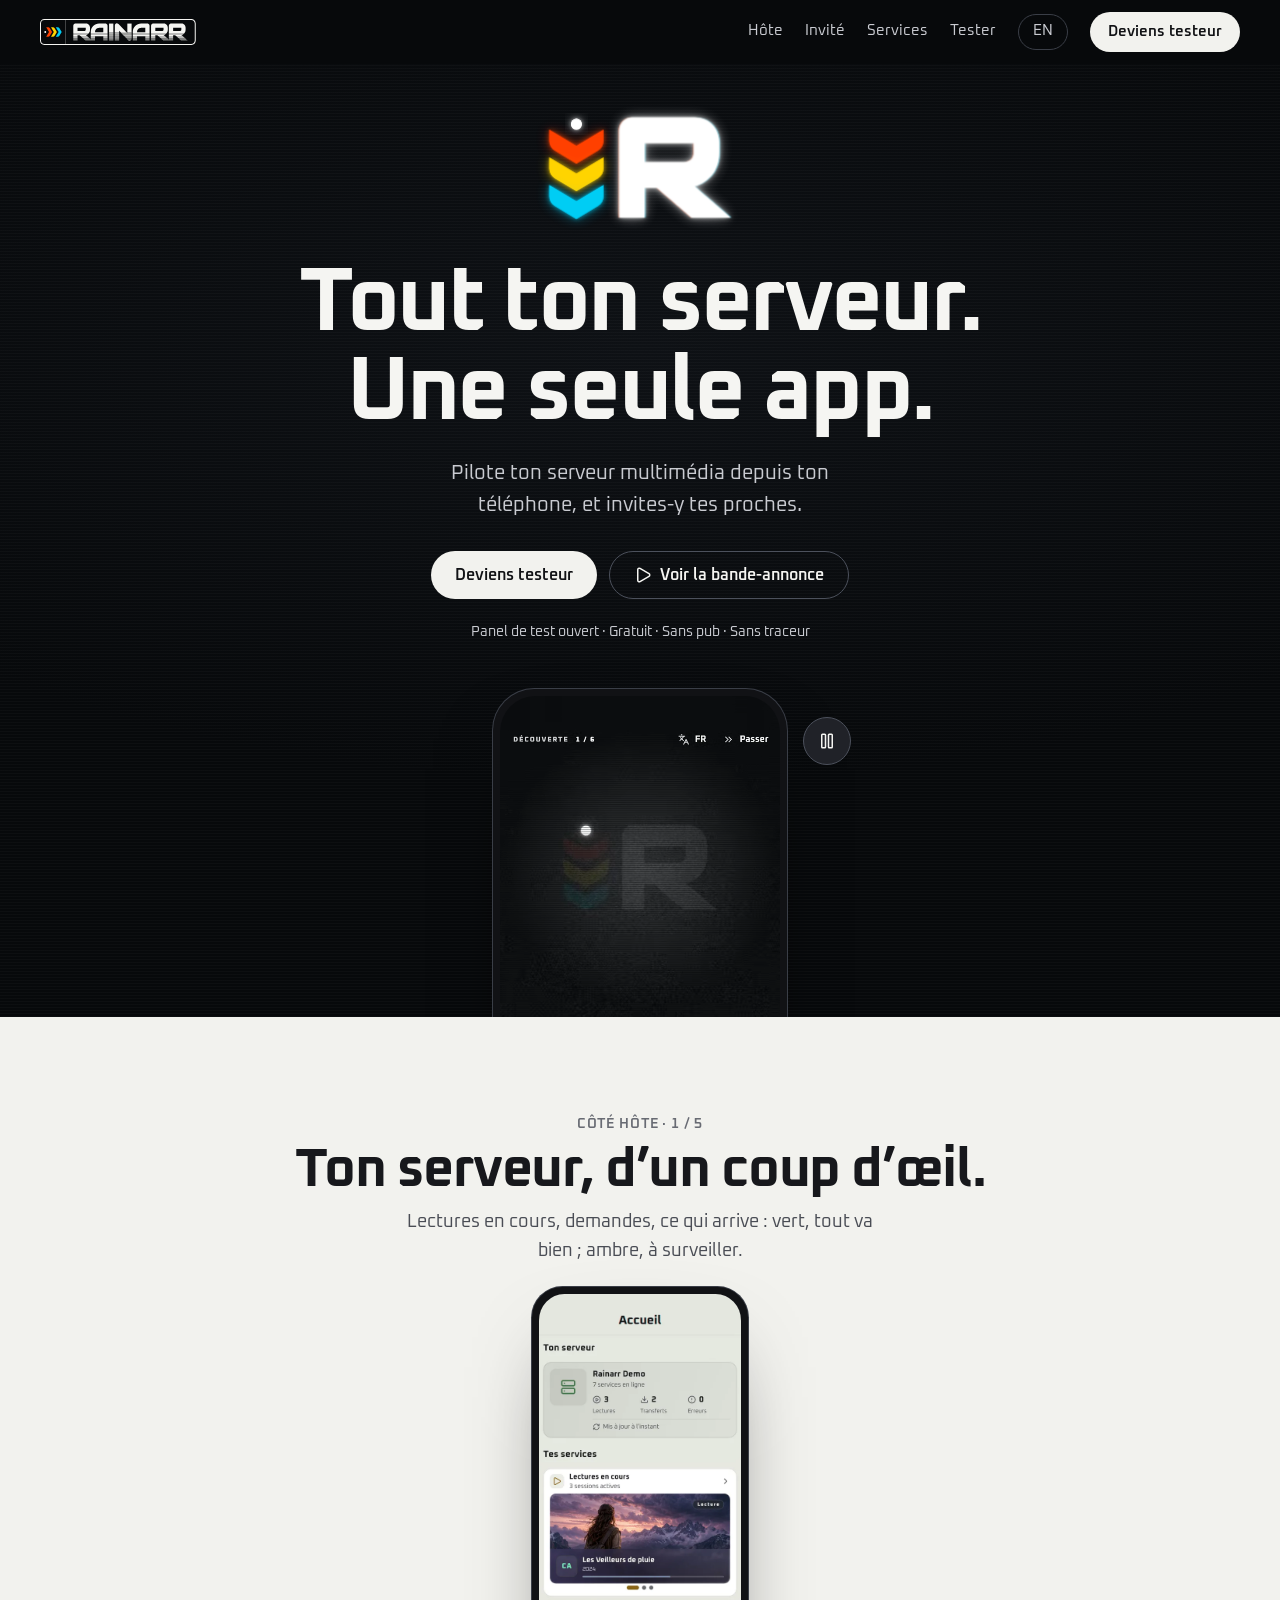
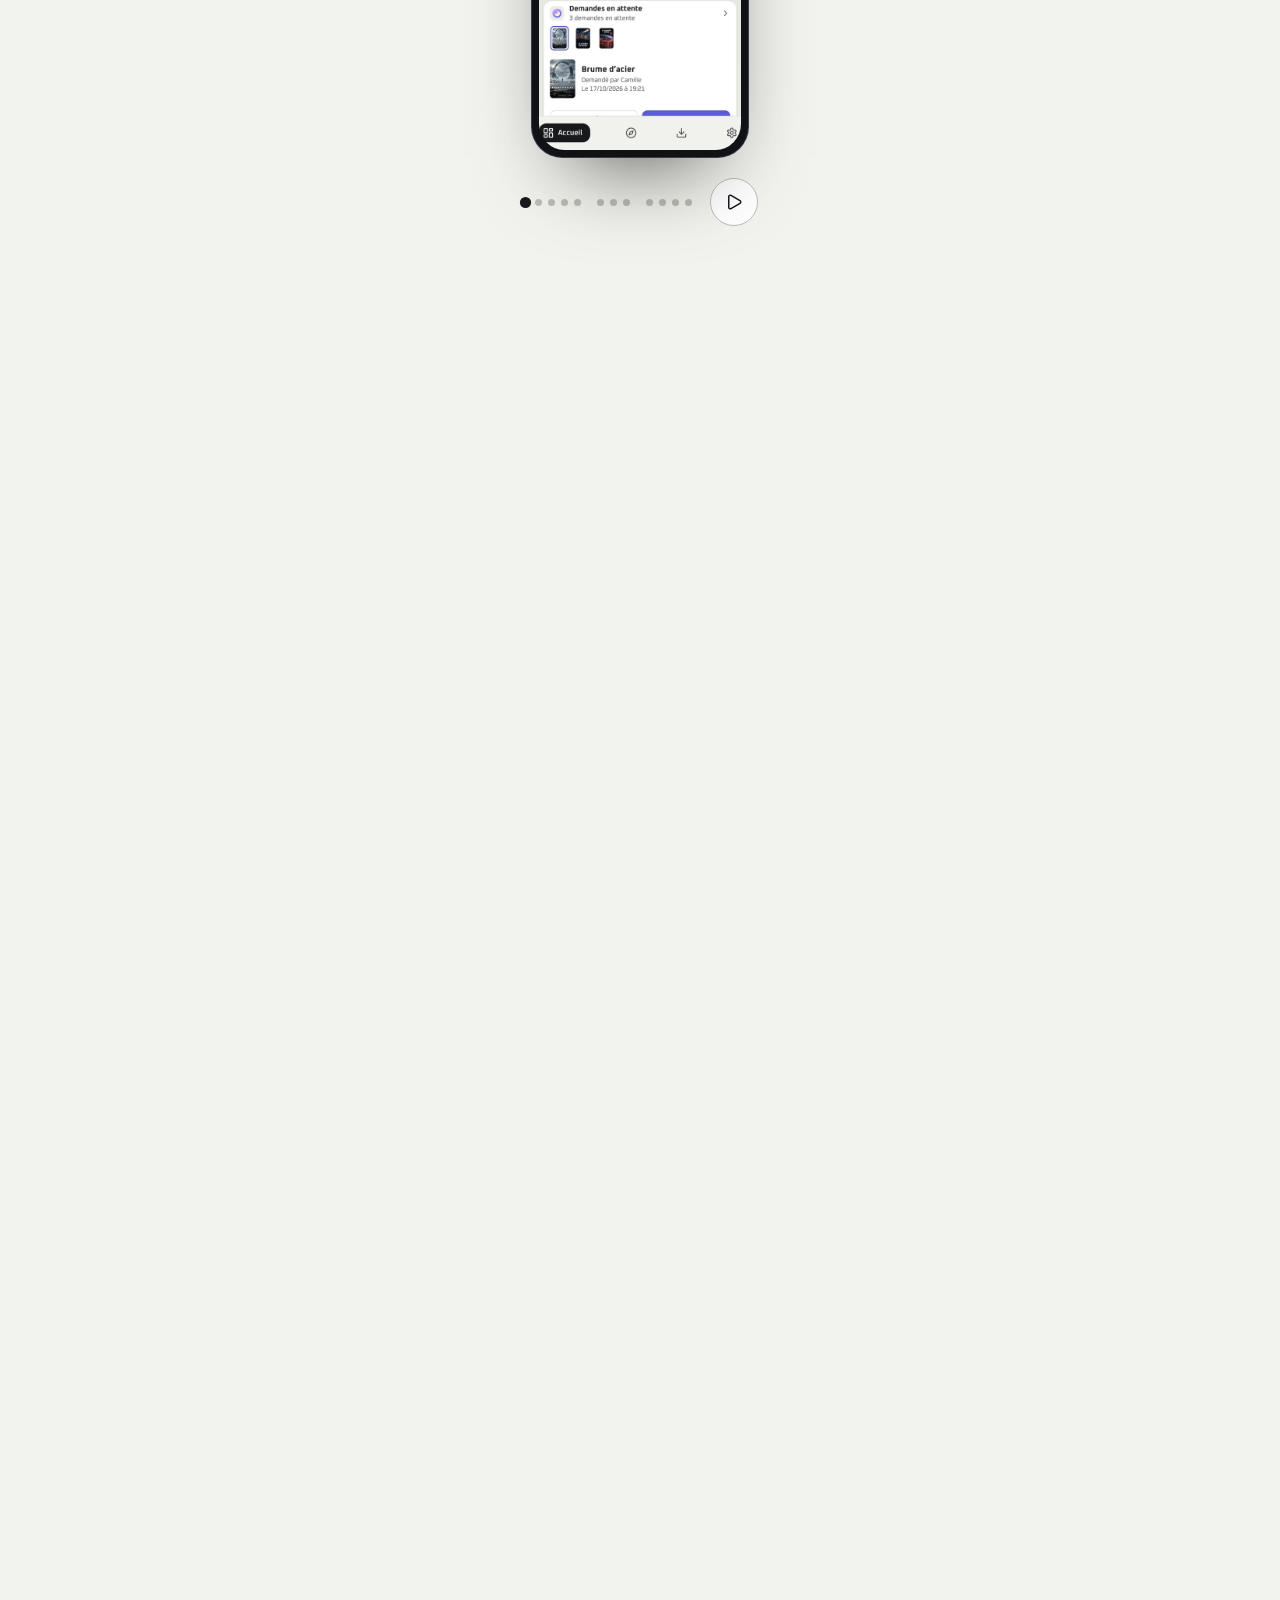
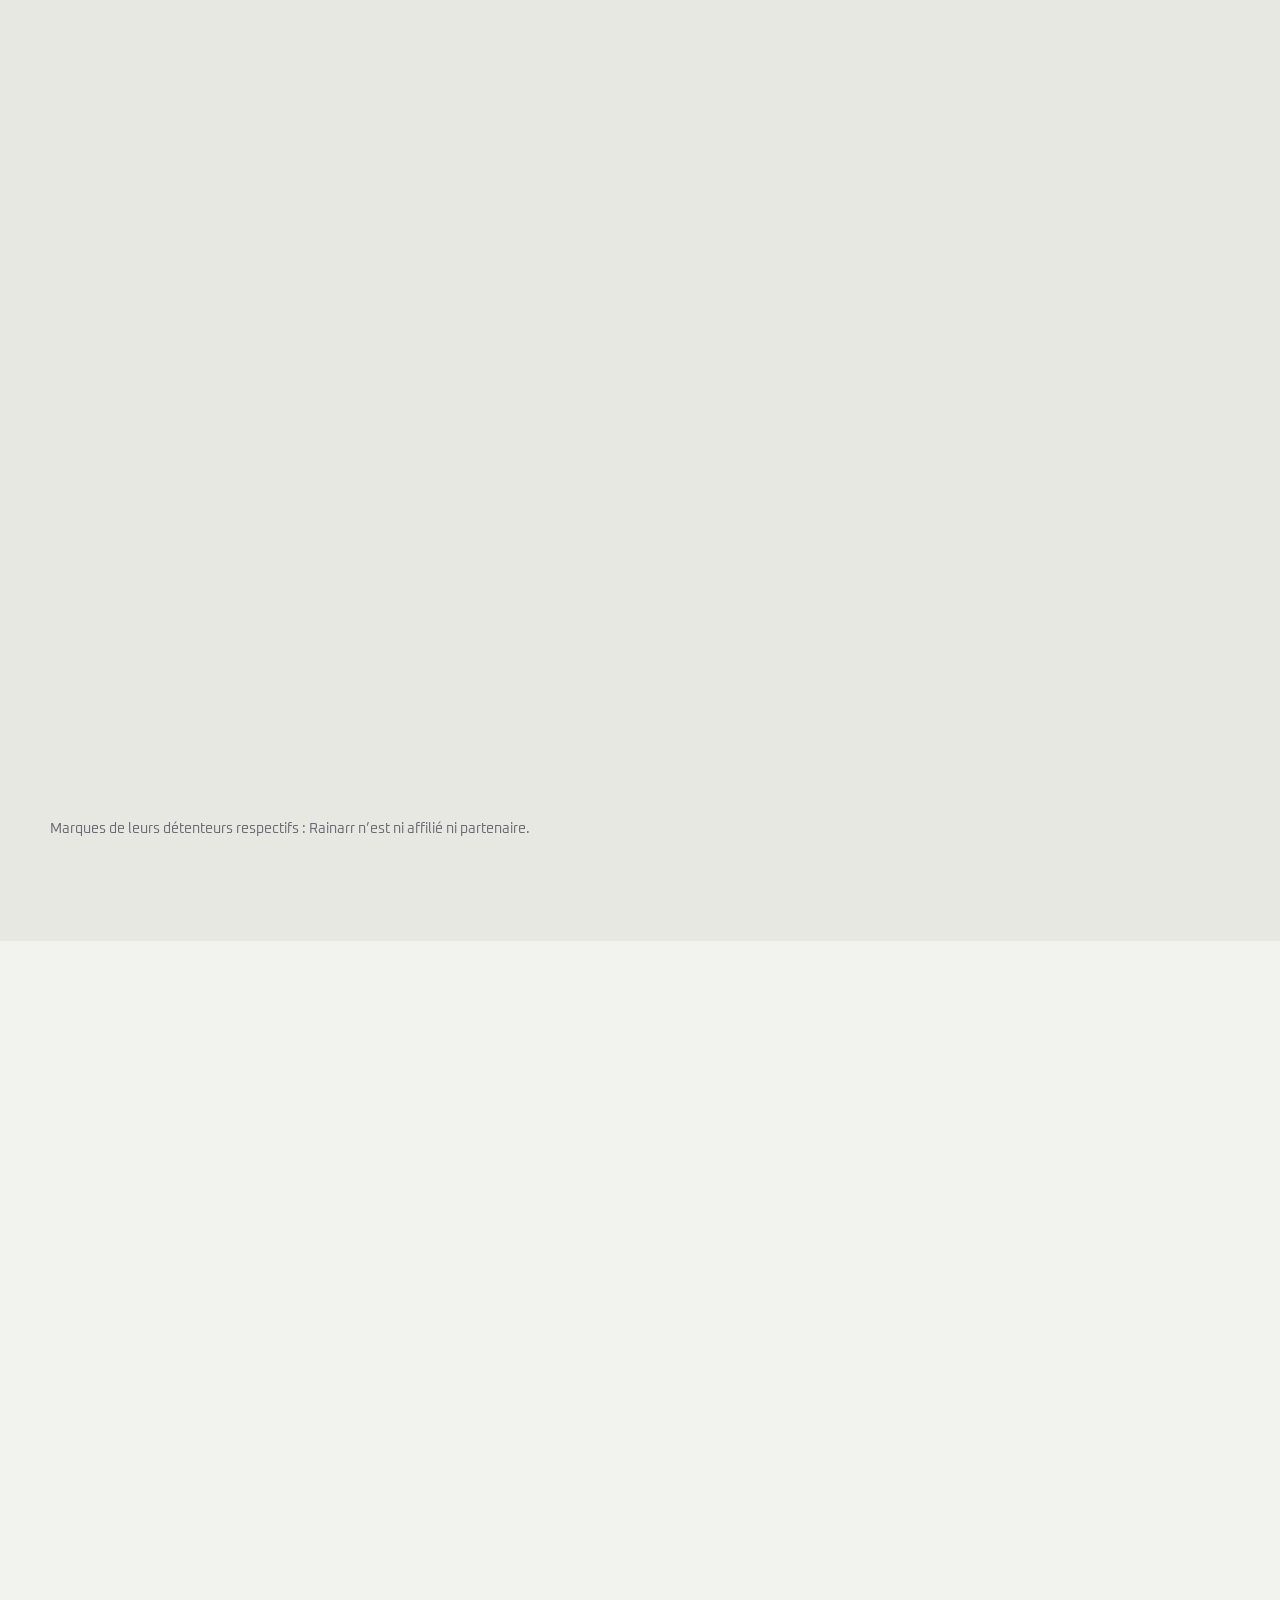
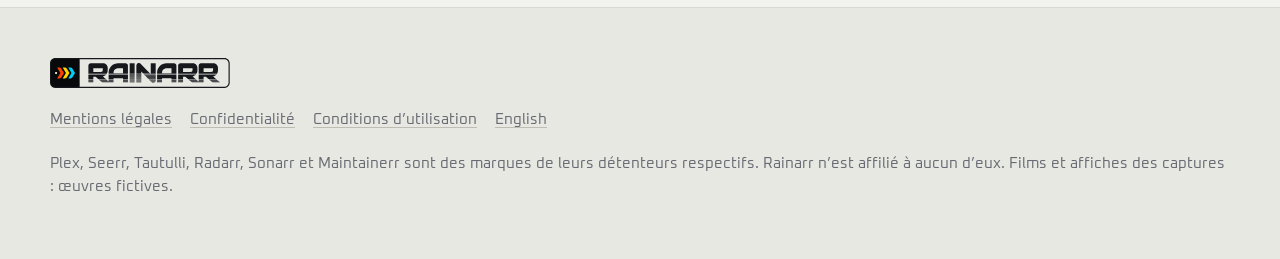
==== index.html @ 45f27533 "Vitrine Signal Blanc : recrutement du panel du test interne, politique du 20 octobre" ====
<!doctype html>
<html lang="fr">
<head>
<meta charset="utf-8">
<meta name="viewport" content="width=device-width, initial-scale=1">
<meta http-equiv="Content-Security-Policy" content="default-src 'self'; img-src 'self'; media-src 'self'; font-src 'self'; style-src 'self'; script-src 'self'; base-uri 'none'; form-action 'none'">
<meta name="color-scheme" content="dark light">
<meta name="theme-color" content="#07090B">
<title>Rainarr — tout ton serveur, une seule app</title>
<meta name="description" content="Rainarr réunit Plex, Seerr, Tautulli, Radarr et Sonarr dans une seule app Android, pour toi et les proches que tu invites. Rejoins le panel de test.">
<meta property="og:title" content="Rainarr — tout ton serveur, une seule app">
<meta property="og:description" content="Une seule app pour piloter ton serveur multimédia et y inviter tes proches. Rejoins le panel de test sur Android.">
<meta property="og:image" content="https://rainarr.app/assets/img/og-fr.jpg">
<meta property="og:type" content="website">
<link rel="icon" href="assets/img/icon.svg" type="image/svg+xml">
<link rel="icon" href="assets/img/icon-192.png" sizes="192x192">
<link rel="alternate" hreflang="en" href="https://rainarr.app/en.html">
<link rel="stylesheet" href="assets/site.css?v=573d932cb0">
<script src="assets/site.js?v=80fb4d78ea"></script>
</head>
<body>
<header class="nav">
  <a class="brand" href="#top" aria-label="Rainarr, accueil"><svg class="logo-h " viewBox="0 0 503.21 84" aria-hidden="true"><g class="logo-ink"><path d="M488.68,0H14.53C6.52,0,0,6.52,0,14.53v54.95c0,8.01,6.52,14.53,14.53,14.53h474.16c8.01,0,14.53-6.52,14.53-14.53V14.53c0-8.01-6.52-14.53-14.53-14.53ZM499.98,69.47c0,6.23-5.07,11.3-11.3,11.3H82.39V3.23h406.3c6.23,0,11.3,5.07,11.3,11.3v54.95Z"/></g><path class="logo-screen" d="M14.53,3.23H82.39V80.77H14.53A11.3,11.3,0,0,1,3.23,69.47V14.53A11.3,11.3,0,0,1,14.53,3.23Z"/><path d="M39.05,42v-.02s-.01,0-.01,0l-7.23-12.03c-1.16-1.93-3.25-3.11-5.5-3.11h-6.29l9.11,15.17-9.11,15.17h6.29c2.25,0,4.34-1.18,5.5-3.11l7.23-12.03h.03v-.02Z" fill="#FF4101"/><path d="M54.57,42v-.02s-.01,0-.01,0l-7.23-12.03c-1.16-1.93-3.25-3.11-5.5-3.11h-6.29l9.11,15.17-9.11,15.17h6.29c2.25,0,4.34-1.18,5.5-3.11l7.23-12.03h.03v-.02Z" fill="#FFD400"/><path d="M70.1,42v-.02s-.01,0-.01,0l-7.23-12.03c-1.16-1.93-3.25-3.11-5.5-3.11h-6.29l9.11,15.17-9.11,15.17h6.29c2.25,0,4.34-1.18,5.5-3.11l7.23-12.03h.03v-.02Z" fill="#00CDF4"/><circle cx="16.96" cy="42" r="3.07" fill="#FFFFFF"/><g class="logo-ink"><path d="M107.51,65.96v1.16h13.78v-1.16h-13.78ZM107.51,61.81v1.29h13.78v-1.29h-13.78ZM107.51,57.66v1.4h13.78v-1.4h-13.78ZM107.51,53.51v1.53h13.78v-1.53h-13.78ZM149.98,53.51h-21.19l1.78,1.53h21.19l-1.78-1.53ZM161.99,63.87h-21.23l1.42,1.23h21.23l-1.42-1.23ZM157.18,59.73h-21.21l1.57,1.36h21.21l-1.57-1.36ZM154.79,57.66h-21.21l1.61,1.4h21.23l-1.63-1.4ZM159.6,61.81h-21.23l1.5,1.29h21.21l-1.48-1.29ZM143.17,65.96l1.34,1.16h33.38v-1.16h-34.72ZM164.12,63.87v1.23h13.77v-1.23h-13.77ZM164.12,59.73v1.36h13.77v-1.36h-13.77ZM164.12,53.51v1.53h54.14v-1.53h-54.14ZM164.12,49.35v1.68h54.14v-1.68h-54.14ZM164.12,45.2v1.79h54.14v-1.79h-54.14ZM217.72,19.04c-.36-.84-.86-1.6-1.49-2.23-.65-.63-1.39-1.13-2.23-1.49-.86-.36-1.74-.53-2.68-.53h-20.14c-3.86,0-7.46.68-10.75,2-3.28,1.34-6.18,3.23-8.59,5.62-2.42,2.39-4.34,5.29-5.7,8.6-1.36,3.31-2.03,6.96-2.03,10.85v1.11h13.77v-1.11c0-2.18.31-4.02.89-5.47.58-1.47,1.32-2.7,2.2-3.65.87-.95,1.84-1.69,2.87-2.23,1.11-.58,2.2-1.03,3.2-1.31,1.02-.27,1.89-.45,2.61-.52.77-.06,1.29-.11,1.53-.11h13.28v14.4h13.78v-21.26c0-.92-.18-1.82-.53-2.68ZM164.12,43.13v1.84h54.14v-1.84h-54.14ZM164.12,47.28v1.73h54.14v-1.73h-54.14ZM164.12,51.43v1.6h54.14v-1.6h-54.14ZM204.47,68.02v.9h13.78v-.9h-13.78ZM204.47,63.87v1.23h13.78v-1.23h-13.78ZM204.47,59.73v1.36h13.78v-1.36h-13.78ZM164.12,55.58v1.49h13.77v-.23h26.58v.23h13.78v-1.49h-54.14ZM204.47,57.66v1.4h13.78v-1.4h-13.78ZM204.47,61.81v1.29h13.78v-1.29h-13.78ZM204.47,65.96v1.16h13.78v-1.16h-13.78ZM164.12,57.66v1.4h13.77v-1.4h-13.77ZM164.12,61.81v1.29h13.77v-1.29h-13.77ZM145.55,68.02l1.05.9h31.28v-.9h-32.33ZM152.37,55.58h-21.19l1.71,1.49h21.21l-1.73-1.49ZM149.85,51.43h-42.34v1.6h13.78v-.21h6.68l.24.21h21.19l-1.19-1.03c.55-.16,1.1-.34,1.63-.56ZM107.51,47.28v1.73h46.78c.21-.15.4-.29.61-.45.5-.39.98-.81,1.44-1.28h-48.83ZM160.95,23.85c-.47-1.55-1.24-3-2.28-4.33-1.08-1.36-2.47-2.49-4.13-3.36-1.73-.9-3.79-1.37-6.18-1.37h-33.93c-.95,0-1.87.18-2.73.53-.84.37-1.6.87-2.21,1.52-.61.63-1.11,1.37-1.45,2.2-.36.84-.53,1.74-.53,2.68v21.26h52.01c.48-.92.9-1.92,1.23-2.99.58-1.84.87-3.92.87-6.2v-5.71c0-1.32-.23-2.74-.66-4.23ZM147.83,33.79c0,.86-.13,1.6-.37,2.2-.24.6-.56,1.08-.98,1.48-.45.44-1,.77-1.65,1.03-.68.27-1.44.45-2.28.53h-21.26v-10.46h26.54v5.21ZM107.51,45.2v1.79h49.13c.53-.56,1.05-1.16,1.5-1.79h-50.63ZM107.51,43.13v1.84h50.8s.05-.05.06-.08c.39-.55.74-1.13,1.07-1.76h-51.92ZM107.51,49.35v1.68h43.31s.05-.02.08-.03c1-.47,1.99-1.02,2.92-1.65h-46.31ZM107.51,55.58v1.49h13.78v-1.49h-13.78ZM107.51,59.73v1.36h13.78v-1.36h-13.78ZM107.51,63.87v1.23h13.78v-1.23h-13.78ZM107.51,68.02v.9h13.78v-.9h-13.78Z"/><rect x="223.14" y="14.79" width="13.78" height="28.18"/><rect x="223.14" y="43.13" width="13.78" height="1.84"/><rect x="223.14" y="45.2" width="13.78" height="1.79"/><rect x="223.14" y="47.28" width="13.78" height="1.73"/><rect x="223.14" y="49.35" width="13.78" height="1.68"/><rect x="223.14" y="51.43" width="13.78" height="1.6"/><rect x="223.14" y="53.51" width="13.78" height="1.53"/><rect x="223.14" y="55.58" width="13.78" height="1.49"/><rect x="223.14" y="57.66" width="13.78" height="1.4"/><rect x="223.14" y="59.73" width="13.78" height="1.36"/><rect x="223.14" y="61.81" width="13.78" height="1.29"/><rect x="223.14" y="63.87" width="13.78" height="1.23"/><rect x="223.14" y="65.96" width="13.78" height="1.16"/><rect x="223.14" y="68.02" width="13.78" height=".9"/><rect x="241.83" y="68.02" width="13.78" height=".9"/><rect x="241.83" y="65.96" width="13.78" height="1.16"/><rect x="241.83" y="63.87" width="13.78" height="1.23"/><rect x="241.83" y="61.81" width="13.78" height="1.29"/><rect x="241.83" y="59.73" width="13.78" height="1.36"/><rect x="241.83" y="57.66" width="13.78" height="1.4"/><rect x="241.83" y="55.58" width="13.78" height="1.49"/><rect x="241.83" y="53.51" width="13.78" height="1.53"/><rect x="241.83" y="51.43" width="13.78" height="1.6"/><rect x="241.83" y="49.35" width="13.78" height="1.68"/><rect x="241.83" y="47.28" width="13.78" height="1.73"/><rect x="241.83" y="45.2" width="13.78" height="1.79"/><rect x="241.83" y="43.13" width="13.78" height="1.84"/><path d="M284.59,68.02h8.86c-.52.44-1.11.79-1.76,1.07-.05.02-.1.03-.15.05h-5.07c-.69-.24-1.32-.61-1.89-1.11Z"/><path d="M282.56,65.96h12.56c-.21.42-.47.81-.76,1.16h-10.69l-1.11-1.16Z"/><path d="M280.57,63.87h15.25c-.06.42-.16.82-.32,1.23h-13.77l-1.16-1.23Z"/><rect x="282.15" y="14.79" width="13.78" height="28.18"/><rect x="282.15" y="43.13" width="13.78" height="1.84"/><path d="M279.35,42.97h-18.8l-4.92-5.15v5.15h-13.78v-21.94c0-1.42.4-2.73,1.21-3.87.76-1.1,1.74-1.94,2.95-2.49,1.39-.56,2.73-.71,4.07-.44,1.4.26,2.6.92,3.6,1.94l25.68,26.79Z"/><polygon points="281.25 44.97 262.46 44.97 260.7 43.13 279.49 43.13 281.25 44.97"/><polygon points="295.94 45.2 295.94 46.99 264.4 46.99 262.69 45.2 281.48 45.2 282.15 45.91 282.15 45.2 295.94 45.2"/><polygon points="264.67 47.28 295.94 47.28 295.94 49.01 266.34 49.01 264.67 47.28"/><polygon points="266.66 49.35 295.94 49.35 295.94 51.03 268.26 51.03 266.66 49.35"/><polygon points="268.64 51.43 295.94 51.43 295.94 53.03 270.18 53.03 268.64 51.43"/><polygon points="270.65 53.51 295.94 53.51 295.94 55.05 272.11 55.05 270.65 53.51"/><polygon points="272.61 55.58 295.94 55.58 295.94 57.06 274.05 57.06 272.61 55.58"/><polygon points="274.62 57.66 295.94 57.66 295.94 59.07 275.96 59.07 274.62 57.66"/><polygon points="276.6 59.73 295.94 59.73 295.94 61.08 277.89 61.08 276.6 59.73"/><path d="M278.59,61.81h17.35v.89c0,.15,0,.27-.02.4h-16.09l-1.24-1.29Z"/><path d="M353.45,19.04c-.36-.84-.86-1.6-1.48-2.23-.65-.63-1.39-1.13-2.23-1.49-.86-.36-1.74-.53-2.68-.53h-20.14c-3.86,0-7.46.68-10.75,2-3.28,1.34-6.18,3.23-8.59,5.62-2.42,2.39-4.34,5.29-5.7,8.6-1.36,3.31-2.03,6.96-2.03,10.85v1.11h13.77v-1.11c0-2.18.31-4.02.89-5.47.58-1.47,1.32-2.7,2.2-3.65.87-.95,1.84-1.69,2.87-2.23,1.11-.58,2.2-1.03,3.2-1.31,1.02-.27,1.89-.45,2.61-.52.77-.06,1.29-.11,1.53-.11h13.28v14.4h13.78v-21.26c0-.92-.18-1.82-.53-2.68ZM299.84,45.2v1.79h54.14v-1.79h-54.14ZM299.84,49.35v1.68h54.14v-1.68h-54.14ZM299.84,53.51v1.53h54.14v-1.53h-54.14ZM340.2,57.66v1.4h13.78v-1.4h-13.78ZM340.2,61.81v1.29h13.78v-1.29h-13.78ZM340.2,65.96v1.16h13.78v-1.16h-13.78ZM340.2,68.02v.9h13.78v-.9h-13.78ZM340.2,63.87v1.23h13.78v-1.23h-13.78ZM340.2,59.73v1.36h13.78v-1.36h-13.78ZM299.84,65.96v1.16h13.77v-1.16h-13.77ZM299.84,61.81v1.29h13.77v-1.29h-13.77ZM299.84,57.66v1.4h13.77v-1.4h-13.77ZM299.84,55.58v1.49h13.77v-.23h26.58v.23h13.78v-1.49h-54.14ZM299.84,59.73v1.36h13.77v-1.36h-13.77ZM299.84,63.87v1.23h13.77v-1.23h-13.77ZM299.84,68.02v.9h13.77v-.9h-13.77ZM299.84,51.43v1.6h54.14v-1.6h-54.14ZM299.84,47.28v1.73h54.14v-1.73h-54.14ZM299.84,43.13v1.84h54.14v-1.84h-54.14Z"/><path d="M416.33,65.96v.56l-.66-.56h-21.21l1.34,1.16h34.32v-1.16h-13.78ZM413.27,63.87h-21.21l1.42,1.23h21.21l-1.42-1.23ZM408.47,59.73h-21.21l1.57,1.36h21.21l-1.57-1.36ZM403.66,55.58h-21.19l1.71,1.49h21.21l-1.73-1.49ZM358.81,68.02v.9h13.78v-.9h-13.78ZM358.81,63.87v1.23h13.78v-1.23h-13.78ZM358.81,59.73v1.36h13.78v-1.36h-13.78ZM358.81,55.58v1.49h13.78v-1.49h-13.78ZM401.14,51.43h-42.34v1.6h13.78v-.21h6.68l.24.21h21.19l-1.19-1.03c.55-.16,1.1-.34,1.63-.56ZM358.81,47.28v1.73h46.78c.21-.15.4-.29.61-.45.5-.39.98-.81,1.44-1.28h-48.83ZM358.81,43.13v1.84h50.8s.05-.06.06-.1c.39-.55.74-1.13,1.05-1.74h-51.91ZM412.23,23.85c-.45-1.55-1.23-3-2.28-4.33-1.07-1.36-2.45-2.49-4.12-3.36-1.73-.9-3.79-1.37-6.18-1.37h-33.93c-.95,0-1.87.18-2.73.53-.84.37-1.6.87-2.21,1.52-.63.63-1.11,1.37-1.45,2.2-.36.84-.53,1.74-.53,2.68v21.26h51.99c.5-.94.9-1.92,1.24-2.99.58-1.84.87-3.92.87-6.2v-5.71c0-1.32-.23-2.74-.68-4.23ZM399.13,33.79c0,.86-.13,1.6-.37,2.2-.24.6-.56,1.08-.98,1.47-.45.45-1,.79-1.66,1.05-.66.27-1.42.45-2.26.53h-21.26v-10.46h26.54v5.21ZM358.81,45.2v1.79h49.12c.55-.55,1.05-1.15,1.5-1.79h-50.62ZM358.81,49.35v1.68h43.31s.05-.02.08-.03c1-.47,1.97-1.02,2.91-1.65h-46.29ZM358.81,53.51v1.53h13.78v-1.53h-13.78ZM358.81,57.66v1.4h13.78v-1.4h-13.78ZM358.81,61.81v1.29h13.78v-1.29h-13.78ZM358.81,65.96v1.16h13.78v-1.16h-13.78ZM401.27,53.51h-21.19l1.78,1.53h21.19l-1.78-1.53ZM406.07,57.66h-21.19l1.61,1.4h21.21l-1.63-1.4ZM410.88,61.81h-21.21l1.5,1.29h21.21l-1.5-1.29ZM416.33,63.87v1.23h13.78v-1.23h-13.78ZM416.33,61.81v1.29h13.78v-1.29h-13.78ZM416.33,57.66v1.4h13.78v-1.4h-13.78ZM416.33,53.51v1.53h13.78v-1.53h-13.78ZM475.6,68.02h-21.23l1.05.9h21.23l-1.05-.9ZM470.79,63.87h-21.21l1.42,1.23h21.21l-1.42-1.23ZM468.4,61.81h-21.21l1.5,1.29h21.21l-1.5-1.29ZM463.61,57.66h-21.21l1.61,1.4h21.21l-1.61-1.4ZM458.8,53.51h-21.19l1.78,1.53h21.19l-1.78-1.53ZM416.33,49.35v1.68h43.31s.05-.02.08-.03c1-.47,1.97-1.02,2.91-1.65h-46.29ZM416.33,45.2v1.79h49.13c.53-.55,1.03-1.15,1.5-1.79h-50.63ZM469.76,23.85c-.45-1.55-1.23-3-2.28-4.33-1.07-1.36-2.45-2.49-4.12-3.36-1.73-.9-3.79-1.37-6.18-1.37h-33.93c-.95,0-1.87.18-2.73.53-.84.37-1.6.87-2.21,1.52-.61.63-1.11,1.37-1.45,2.2-.36.86-.53,1.76-.53,2.68v21.26h51.99c.5-.92.9-1.92,1.24-2.99.58-1.84.87-3.92.87-6.2v-5.71c0-1.32-.23-2.74-.68-4.23ZM456.65,33.79c0,.86-.13,1.6-.37,2.2-.24.6-.56,1.08-.98,1.48-.45.44-1,.77-1.66,1.03-.66.27-1.42.45-2.26.53h-21.26v-10.46h26.54v5.21ZM416.33,44.97h50.8s.05-.05.06-.08c.39-.55.74-1.13,1.05-1.76h-51.91v1.84ZM416.33,47.28v1.73h46.78c.21-.15.4-.29.61-.45.5-.39.98-.81,1.44-1.28h-48.83ZM458.67,51.43h-42.34v1.6h13.78v-.21h6.68l.24.21h21.19l-1.19-1.03c.55-.16,1.1-.34,1.63-.56ZM461.19,55.58h-21.19l1.71,1.49h21.21l-1.73-1.49ZM466,59.73h-21.21l1.57,1.36h21.21l-1.57-1.36ZM473.21,65.96h-21.23l1.34,1.16h21.23l-1.34-1.16ZM416.33,55.58v1.49h13.78v-1.49h-13.78ZM416.33,59.73v1.36h13.78v-1.36h-13.78ZM396.85,68.02l1.05.9h32.22v-.9h-33.27Z"/></g></svg></a>
  <nav class="nav-links" aria-label="Navigation">
    <a href="#hote">Hôte</a>
    <a href="#invite">Invité</a>
    <a href="#services">Services</a>
    <a href="#tester">Tester</a>
    <a class="lang" href="en.html" hreflang="en" lang="en">EN</a>
    <a class="btn btn-primary btn-small" href="#tester">Deviens testeur</a>
  </nav>
</header>

<main>
  <section class="hero" id="top">
    <div class="hero-inner">
      <div class="hero-logo"><svg class="neon" viewBox="68 140 376 236" role="img" aria-label="Rainarr"><defs><filter id="neon" x="-50%" y="-50%" width="200%" height="200%"><feGaussianBlur in="SourceGraphic" stdDeviation="13.8" result="b0"/><feComponentTransfer in="b0" result="h0"><feFuncA type="linear" slope="0.45"/></feComponentTransfer><feGaussianBlur in="SourceGraphic" stdDeviation="5.4" result="b1"/><feComponentTransfer in="b1" result="h1"><feFuncA type="linear" slope="0.7"/></feComponentTransfer><feGaussianBlur in="SourceGraphic" stdDeviation="1.5" result="b2"/><feComponentTransfer in="b2" result="h2"><feFuncA type="linear" slope="0.9"/></feComponentTransfer><feMerge><feMergeNode in="h0"/><feMergeNode in="h1"/><feMergeNode in="h2"/><feMergeNode in="SourceGraphic"/></feMerge></filter><filter id="neon-over" x="-50%" y="-50%" width="200%" height="200%"><feGaussianBlur stdDeviation="13.8"/></filter></defs><circle class="neon-dot" cx="131.36" cy="169.64" r="10.71" fill="#FFFFFF" filter="url(#neon)"/><path class="neon-chevron n0" d="M131.36,246.84l.07.04v-.09l42.06-25.27c6.74-4.05,10.87-11.34,10.87-19.21v-21.97l-53,31.85-53-31.85v21.97c0,7.87,4.12,15.16,10.87,19.21l42.06,25.27v.09l.07-.04Z" fill="#FF4101" filter="url(#neon)"/><path class="neon-chevron n1" d="M131.36,301.1l.07.04v-.09l42.06-25.27c6.74-4.05,10.87-11.34,10.87-19.21v-21.97l-53,31.85-53-31.85v21.97c0,7.87,4.12,15.16,10.87,19.21l42.06,25.27v.09l.07-.04Z" fill="#FFD400" filter="url(#neon)"/><path class="neon-chevron n2" d="M131.36,355.35l.07.04v-.09l42.06-25.27c6.74-4.05,10.87-11.34,10.87-19.21v-21.97l-53,31.85-53-31.85v21.97c0,7.87,4.12,15.16,10.87,19.21l42.06,25.27v.09l.07-.04Z" fill="#00CDF4" filter="url(#neon)"/><g class="neon-letter"><g class="fringe fringe-o" fill="#FF4101"><path d="M429.84,349.31l-3.8-3.27-4.85-4.21-3.62-3.1-5.14-4.44-3.21-2.8-5.43-4.67-3.04-2.63-5.67-4.91-2.8-2.4-5.84-5.08-2.51-2.16-6.25-5.38-2.22-1.93-6.43-5.55-2.05-1.75-4.32-3.74c1.99-.58,3.97-1.23,5.9-2.04,1.17-.41,2.34-.94,3.51-1.46.12,0,.18-.06.29-.12,3.62-1.69,7.13-3.68,10.52-5.96.58-.41,1.17-.76,1.75-1.23.76-.53,1.46-1.05,2.22-1.64,1.81-1.4,3.56-2.92,5.2-4.62.41-.29.76-.7,1.11-1.05,1.93-1.99,3.74-4.15,5.43-6.49.23-.23.41-.53.58-.82.12-.12.18-.18.23-.29,1.4-1.99,2.69-4.09,3.8-6.37.18-.18.23-.35.29-.58,1.81-3.33,3.27-6.95,4.5-10.81,2.1-6.66,3.16-14.2,3.16-22.44v-20.68c0-4.79-.82-9.93-2.45-15.31-1.64-5.61-4.44-10.87-8.24-15.66-3.86-4.91-8.88-9-14.9-12.15-6.25-3.27-13.73-4.97-22.38-4.97h-122.82c-3.45,0-6.78.64-9.87,1.93-3.04,1.34-5.78,3.16-8,5.49-2.22,2.28-4.03,4.97-5.26,7.95-1.29,3.1-1.93,6.37-1.93,9.7v170.91h49.9v-58.31h24.19l.88.76,2.05,1.75,6.43,5.55,2.22,1.93,6.19,5.38,2.51,2.16,5.84,5.08,2.8,2.4,5.67,4.91,3.04,2.63,5.43,4.67,3.21,2.8,5.14,4.44,3.56,3.1,4.85,4.21,3.8,3.27,3.8,3.27h76.83l-3.8-3.27ZM361.25,225.38c0,3.1-.47,5.78-1.34,7.95-.88,2.16-2.05,3.91-3.56,5.38-1.64,1.58-3.62,2.8-6.02,3.74-2.4.99-5.14,1.64-8.18,1.93h-76.95v-37.86h96.06v18.87Z"/></g><g class="fringe fringe-c" fill="#00CDF4"><path d="M429.84,349.31l-3.8-3.27-4.85-4.21-3.62-3.1-5.14-4.44-3.21-2.8-5.43-4.67-3.04-2.63-5.67-4.91-2.8-2.4-5.84-5.08-2.51-2.16-6.25-5.38-2.22-1.93-6.43-5.55-2.05-1.75-4.32-3.74c1.99-.58,3.97-1.23,5.9-2.04,1.17-.41,2.34-.94,3.51-1.46.12,0,.18-.06.29-.12,3.62-1.69,7.13-3.68,10.52-5.96.58-.41,1.17-.76,1.75-1.23.76-.53,1.46-1.05,2.22-1.64,1.81-1.4,3.56-2.92,5.2-4.62.41-.29.76-.7,1.11-1.05,1.93-1.99,3.74-4.15,5.43-6.49.23-.23.41-.53.58-.82.12-.12.18-.18.23-.29,1.4-1.99,2.69-4.09,3.8-6.37.18-.18.23-.35.29-.58,1.81-3.33,3.27-6.95,4.5-10.81,2.1-6.66,3.16-14.2,3.16-22.44v-20.68c0-4.79-.82-9.93-2.45-15.31-1.64-5.61-4.44-10.87-8.24-15.66-3.86-4.91-8.88-9-14.9-12.15-6.25-3.27-13.73-4.97-22.38-4.97h-122.82c-3.45,0-6.78.64-9.87,1.93-3.04,1.34-5.78,3.16-8,5.49-2.22,2.28-4.03,4.97-5.26,7.95-1.29,3.1-1.93,6.37-1.93,9.7v170.91h49.9v-58.31h24.19l.88.76,2.05,1.75,6.43,5.55,2.22,1.93,6.19,5.38,2.51,2.16,5.84,5.08,2.8,2.4,5.67,4.91,3.04,2.63,5.43,4.67,3.21,2.8,5.14,4.44,3.56,3.1,4.85,4.21,3.8,3.27,3.8,3.27h76.83l-3.8-3.27ZM361.25,225.38c0,3.1-.47,5.78-1.34,7.95-.88,2.16-2.05,3.91-3.56,5.38-1.64,1.58-3.62,2.8-6.02,3.74-2.4.99-5.14,1.64-8.18,1.93h-76.95v-37.86h96.06v18.87Z"/></g><g fill="#FFFFFF" filter="url(#neon)"><path d="M429.84,349.31l-3.8-3.27-4.85-4.21-3.62-3.1-5.14-4.44-3.21-2.8-5.43-4.67-3.04-2.63-5.67-4.91-2.8-2.4-5.84-5.08-2.51-2.16-6.25-5.38-2.22-1.93-6.43-5.55-2.05-1.75-4.32-3.74c1.99-.58,3.97-1.23,5.9-2.04,1.17-.41,2.34-.94,3.51-1.46.12,0,.18-.06.29-.12,3.62-1.69,7.13-3.68,10.52-5.96.58-.41,1.17-.76,1.75-1.23.76-.53,1.46-1.05,2.22-1.64,1.81-1.4,3.56-2.92,5.2-4.62.41-.29.76-.7,1.11-1.05,1.93-1.99,3.74-4.15,5.43-6.49.23-.23.41-.53.58-.82.12-.12.18-.18.23-.29,1.4-1.99,2.69-4.09,3.8-6.37.18-.18.23-.35.29-.58,1.81-3.33,3.27-6.95,4.5-10.81,2.1-6.66,3.16-14.2,3.16-22.44v-20.68c0-4.79-.82-9.93-2.45-15.31-1.64-5.61-4.44-10.87-8.24-15.66-3.86-4.91-8.88-9-14.9-12.15-6.25-3.27-13.73-4.97-22.38-4.97h-122.82c-3.45,0-6.78.64-9.87,1.93-3.04,1.34-5.78,3.16-8,5.49-2.22,2.28-4.03,4.97-5.26,7.95-1.29,3.1-1.93,6.37-1.93,9.7v170.91h49.9v-58.31h24.19l.88.76,2.05,1.75,6.43,5.55,2.22,1.93,6.19,5.38,2.51,2.16,5.84,5.08,2.8,2.4,5.67,4.91,3.04,2.63,5.43,4.67,3.21,2.8,5.14,4.44,3.56,3.1,4.85,4.21,3.8,3.27,3.8,3.27h76.83l-3.8-3.27ZM361.25,225.38c0,3.1-.47,5.78-1.34,7.95-.88,2.16-2.05,3.91-3.56,5.38-1.64,1.58-3.62,2.8-6.02,3.74-2.4.99-5.14,1.64-8.18,1.93h-76.95v-37.86h96.06v18.87Z"/></g><g class="neon-over" fill="#FFFFFF" filter="url(#neon-over)"><path d="M429.84,349.31l-3.8-3.27-4.85-4.21-3.62-3.1-5.14-4.44-3.21-2.8-5.43-4.67-3.04-2.63-5.67-4.91-2.8-2.4-5.84-5.08-2.51-2.16-6.25-5.38-2.22-1.93-6.43-5.55-2.05-1.75-4.32-3.74c1.99-.58,3.97-1.23,5.9-2.04,1.17-.41,2.34-.94,3.51-1.46.12,0,.18-.06.29-.12,3.62-1.69,7.13-3.68,10.52-5.96.58-.41,1.17-.76,1.75-1.23.76-.53,1.46-1.05,2.22-1.64,1.81-1.4,3.56-2.92,5.2-4.62.41-.29.76-.7,1.11-1.05,1.93-1.99,3.74-4.15,5.43-6.49.23-.23.41-.53.58-.82.12-.12.18-.18.23-.29,1.4-1.99,2.69-4.09,3.8-6.37.18-.18.23-.35.29-.58,1.81-3.33,3.27-6.95,4.5-10.81,2.1-6.66,3.16-14.2,3.16-22.44v-20.68c0-4.79-.82-9.93-2.45-15.31-1.64-5.61-4.44-10.87-8.24-15.66-3.86-4.91-8.88-9-14.9-12.15-6.25-3.27-13.73-4.97-22.38-4.97h-122.82c-3.45,0-6.78.64-9.87,1.93-3.04,1.34-5.78,3.16-8,5.49-2.22,2.28-4.03,4.97-5.26,7.95-1.29,3.1-1.93,6.37-1.93,9.7v170.91h49.9v-58.31h24.19l.88.76,2.05,1.75,6.43,5.55,2.22,1.93,6.19,5.38,2.51,2.16,5.84,5.08,2.8,2.4,5.67,4.91,3.04,2.63,5.43,4.67,3.21,2.8,5.14,4.44,3.56,3.1,4.85,4.21,3.8,3.27,3.8,3.27h76.83l-3.8-3.27ZM361.25,225.38c0,3.1-.47,5.78-1.34,7.95-.88,2.16-2.05,3.91-3.56,5.38-1.64,1.58-3.62,2.8-6.02,3.74-2.4.99-5.14,1.64-8.18,1.93h-76.95v-37.86h96.06v18.87Z"/></g></g></svg></div>
      <h1 class="hero-title d1"><span>Tout ton serveur.</span> <span>Une seule app.</span></h1>
      <p class="hero-lead d2">Pilote ton serveur multimédia depuis ton téléphone, et invites-y tes proches.</p>
      <div class="hero-actions d3">
        <a class="btn btn-primary" href="#tester">Deviens testeur</a>
        <a class="btn btn-ghost" href="#bande-annonce"><svg class="" aria-hidden="true" viewBox="0 0 24 24" fill="none" stroke="currentColor" stroke-width="2" stroke-linecap="round" stroke-linejoin="round"><path d="M5 5a2 2 0 0 1 3.008-1.728l11.997 6.998a2 2 0 0 1 .003 3.458l-12 7A2 2 0 0 1 5 19z"/></svg>Voir la bande-annonce</a>
      </div>
      <p class="promise d3">Panel de test ouvert · Gratuit · Sans pub · Sans traceur</p>
    </div>
    <div class="hero-phone d4"><div class="phone"><video class="demo" muted loop playsinline preload="metadata" poster="assets/video/fr/onboarding.webp?v=00b20a9a98" aria-label="Démonstration : le premier lancement de Rainarr, le choix de l’apparence, puis la visite"><source src="assets/video/fr/onboarding.webm?v=d9d45ace1c" type="video/webm"><source src="assets/video/fr/onboarding.mp4?v=bbe7290eb0" type="video/mp4"></video></div><button class="demo-toggle hero-toggle" type="button" data-pause="Mettre la vidéo en pause" data-play="Lire la vidéo" aria-label="Lire la vidéo"><svg class="i-play" aria-hidden="true" viewBox="0 0 24 24" fill="none" stroke="currentColor" stroke-width="2" stroke-linecap="round" stroke-linejoin="round"><path d="M5 5a2 2 0 0 1 3.008-1.728l11.997 6.998a2 2 0 0 1 .003 3.458l-12 7A2 2 0 0 1 5 19z"/></svg><svg class="i-pause" aria-hidden="true" viewBox="0 0 24 24" fill="none" stroke="currentColor" stroke-width="2" stroke-linecap="round" stroke-linejoin="round"><rect x="14" y="3" width="5" height="18" rx="1"/><rect x="5" y="3" width="5" height="18" rx="1"/></svg></button></div>
  </section>

  <section class="story" aria-labelledby="story-title">
    <h2 id="story-title" class="sr-only">Rainarr, écran par écran</h2>
    <div class="stage">
      <div class="phrases">
        <div class="phrase is-active" data-step="0"><p class="kicker">Côté hôte · 1 / 5</p><h3>Ton serveur, d’un coup d’œil.</h3><p class="detail">Lectures en cours, demandes, ce qui arrive : vert, tout va bien ; ambre, à surveiller.</p></div>
        <div class="phrase" data-step="1"><p class="kicker">Côté hôte · 2 / 5</p><h3>Ton accueil, rangé comme tu veux.</h3><p class="detail">Un widget par service : ajoute-le, déplace-le, retire-le.</p></div>
        <div class="phrase" data-step="2"><p class="kicker">Côté hôte · 3 / 5</p><h3>Trouve quoi regarder.</h3><p class="detail">Tendances, sorties et recherche, et ce qui est déjà sur ton Plex.</p></div>
        <div class="phrase" data-step="3"><p class="kicker">Côté hôte · 4 / 5</p><h3>Il manque un film ? Ajoute-le.</h3><p class="detail">Choisis ton profil Radarr, Rainarr s’occupe du reste.</p></div>
        <div class="phrase" data-step="4"><p class="kicker">Côté hôte · 5 / 5</p><h3>Regarde tes films arriver.</h3><p class="detail">Le mini-lecteur suit chaque ajout, d’un écran à l’autre.</p></div>
        <div class="phrase" data-step="5"><p class="kicker">Côté invité · 1 / 3</p><h3>Un QR code, et te voilà chez ton hôte.</h3><p class="detail">Scanne-le ou choisis-le dans ta galerie, puis connecte ton compte Plex gratuit.</p></div>
        <div class="phrase" data-step="6"><p class="kicker">Côté invité · 2 / 3</p><h3>Demande ce que tu veux voir.</h3><p class="detail">Films et séries, et seulement les saisons qui te manquent.</p></div>
        <div class="phrase" data-step="7"><p class="kicker">Côté invité · 3 / 3</p><h3>Tout ce qui t’attend chez ton hôte.</h3><p class="detail">Tes demandes, ta watchlist, ce qui va partir et ce qui vient d’arriver.</p></div>
        <div class="phrase" data-step="8"><p class="kicker">Soutien · 1 / 4</p><h3>Ta vidéothèque, sur l’étagère.</h3><p class="detail">Rainarr reste gratuit et complet. Plus tard, qui le soutient recevra quelques cadeaux…</p></div>
        <div class="phrase" data-step="9"><p class="kicker">Soutien · 2 / 4</p><h3>Ton niveau de cinéphile grandit.</h3><p class="detail">Chaque séance te rapproche du palier suivant.</p></div>
        <div class="phrase" data-step="10"><p class="kicker">Soutien · 3 / 4</p><h3>Chaque film laisse une trace.</h3><p class="detail">Le journal de tes séances et ton année ciné.</p></div>
        <div class="phrase" data-step="11"><p class="kicker">Soutien · 4 / 4</p><h3>Des cartes à collectionner.</h3><p class="detail">Saga après saga, booster après booster.</p></div>
      </div>
      <div class="stage-phone"><div class="phone"><video class="demo only-dark" data-step="0" muted loop playsinline preload="metadata" poster="assets/video/fr/accueil.webp?v=7d79e83a68" aria-label="Démonstration : l’accueil de l’hôte, ses lectures en cours, puis une demande acceptée"><source src="assets/video/fr/accueil.webm?v=b0f6709a79" type="video/webm"><source src="assets/video/fr/accueil.mp4?v=66e4dd8e3d" type="video/mp4"></video><video class="demo only-light" data-step="0" muted loop playsinline preload="none" data-poster="assets/video/fr/accueil-clair.webp?v=1157c5f704" aria-label="Démonstration : l’accueil de l’hôte en apparence claire, ses lectures en cours, puis une demande acceptée"><source src="assets/video/fr/accueil-clair.webm?v=426f983cc8" type="video/webm"><source src="assets/video/fr/accueil-clair.mp4?v=1a2ba302ac" type="video/mp4"></video><video class="demo" data-step="1" muted loop playsinline preload="none" data-poster="assets/video/fr/widgets.webp?v=d8617f4135" aria-label="Démonstration : l’hôte ajoute à son accueil le widget des lectures en cours de Plex"><source src="assets/video/fr/widgets.webm?v=dd34af41e3" type="video/webm"><source src="assets/video/fr/widgets.mp4?v=3480c725dc" type="video/mp4"></video><video class="demo" data-step="2" muted loop playsinline preload="none" data-poster="assets/video/fr/explorer.webp?v=47d8cf03ed" aria-label="Démonstration : l’Explorer, ses rayons, puis la fiche d’un film déjà sur Plex"><source src="assets/video/fr/explorer.webm?v=ea542552fb" type="video/webm"><source src="assets/video/fr/explorer.mp4?v=2f8cf42d48" type="video/mp4"></video><video class="demo" data-step="3" muted loop playsinline preload="none" data-poster="assets/video/fr/ajout.webp?v=65c742f168" aria-label="Démonstration : l’hôte ouvre la fiche d’un film absent et le confie à Radarr en Ultra-HD"><source src="assets/video/fr/ajout.webm?v=e746cbe6b6" type="video/webm"><source src="assets/video/fr/ajout.mp4?v=fab4cf56f0" type="video/mp4"></video><video class="demo" data-step="4" muted loop playsinline preload="none" data-poster="assets/video/fr/suivi.webp?v=f26d6deac4" aria-label="Démonstration : le mini-lecteur suit trois films qui arrivent sur le serveur, de l’accueil à l’onglet Radarr"><source src="assets/video/fr/suivi.webm?v=799ff5fddb" type="video/webm"><source src="assets/video/fr/suivi.mp4?v=b62ee32327" type="video/mp4"></video><video class="demo" data-step="5" muted loop playsinline preload="none" data-poster="assets/video/fr/rejoindre.webp?v=5d7e3019d0" aria-label="Démonstration : un invité rejoint le serveur de son hôte avec le QR code reçu en image"><source src="assets/video/fr/rejoindre.webm?v=45ecc2e17e" type="video/webm"><source src="assets/video/fr/rejoindre.mp4?v=b58aa314e1" type="video/mp4"></video><video class="demo" data-step="6" muted loop playsinline preload="none" data-poster="assets/video/fr/demander.webp?v=e5c113e063" aria-label="Démonstration : un invité demande la saison qui lui manque, la première étant déjà demandée"><source src="assets/video/fr/demander.webm?v=d0765ad5ae" type="video/webm"><source src="assets/video/fr/demander.mp4?v=15306fad8f" type="video/mp4"></video><video class="demo" data-step="7" muted loop playsinline preload="none" data-poster="assets/video/fr/serveur.webp?v=af738e8ba3" aria-label="Démonstration : l’accueil d’un invité, ses demandes, sa watchlist, les titres bientôt retirés et les derniers ajouts"><source src="assets/video/fr/serveur.webm?v=002e56ef42" type="video/webm"><source src="assets/video/fr/serveur.mp4?v=e8dee60670" type="video/mp4"></video><video class="demo" data-step="8" muted loop playsinline preload="none" data-poster="assets/video/fr/videotheque.webp?v=3d8c21f44a" aria-label="Démonstration : la Vidéothèque, son étagère de nouveautés, puis un steelbook qu’on sort et qu’on fait tourner"><source src="assets/video/fr/videotheque.webm?v=d096967e86" type="video/webm"><source src="assets/video/fr/videotheque.mp4?v=9be97105ec" type="video/mp4"></video><video class="demo" data-step="9" muted loop playsinline preload="none" data-poster="assets/video/fr/cadeau-progression.webp?v=11a28fc225" aria-label="Démonstration : la Progression, le niveau de cinéphile, ses succès et ses défis"><source src="assets/video/fr/cadeau-progression.webm?v=9952922f4a" type="video/webm"><source src="assets/video/fr/cadeau-progression.mp4?v=e504db5972" type="video/mp4"></video><video class="demo" data-step="10" muted loop playsinline preload="none" data-poster="assets/video/fr/cadeau-souvenirs.webp?v=68c96b0bc9" aria-label="Démonstration : les Souvenirs, le journal des séances et l’année ciné"><source src="assets/video/fr/cadeau-souvenirs.webm?v=84551bf3f3" type="video/webm"><source src="assets/video/fr/cadeau-souvenirs.mp4?v=8623fd6428" type="video/mp4"></video><video class="demo" data-step="11" muted loop playsinline preload="none" data-poster="assets/video/fr/cadeau-collection.webp?v=07de79539f" aria-label="Démonstration : la Collection, ses sagas en boosters, une seule ouverte en aperçu"><source src="assets/video/fr/cadeau-collection.webm?v=0f12e4da2a" type="video/webm"><source src="assets/video/fr/cadeau-collection.mp4?v=c2b6812e60" type="video/mp4"></video></div></div>
      <div class="stage-foot"><ol class="dots" aria-hidden="true"><li class="dot is-active" data-step="0"></li><li class="dot" data-step="1"></li><li class="dot" data-step="2"></li><li class="dot" data-step="3"></li><li class="dot" data-step="4"></li><li class="dot chapter-start" data-step="5"></li><li class="dot" data-step="6"></li><li class="dot" data-step="7"></li><li class="dot chapter-start" data-step="8"></li><li class="dot" data-step="9"></li><li class="dot" data-step="10"></li><li class="dot" data-step="11"></li></ol><button class="demo-toggle stage-toggle" type="button" data-pause="Mettre la vidéo en pause" data-play="Lire la vidéo" aria-label="Lire la vidéo"><svg class="i-play" aria-hidden="true" viewBox="0 0 24 24" fill="none" stroke="currentColor" stroke-width="2" stroke-linecap="round" stroke-linejoin="round"><path d="M5 5a2 2 0 0 1 3.008-1.728l11.997 6.998a2 2 0 0 1 .003 3.458l-12 7A2 2 0 0 1 5 19z"/></svg><svg class="i-pause" aria-hidden="true" viewBox="0 0 24 24" fill="none" stroke="currentColor" stroke-width="2" stroke-linecap="round" stroke-linejoin="round"><rect x="14" y="3" width="5" height="18" rx="1"/><rect x="5" y="3" width="5" height="18" rx="1"/></svg></button></div>
    </div>
    <div class="markers" aria-hidden="true"><div class="marker" id="hote" data-step="0"></div><div class="marker" data-step="1"></div><div class="marker" data-step="2"></div><div class="marker" data-step="3"></div><div class="marker" data-step="4"></div><div class="marker" id="invite" data-step="5"></div><div class="marker" data-step="6"></div><div class="marker" data-step="7"></div><div class="marker" id="soutien" data-step="8"></div><div class="marker" data-step="9"></div><div class="marker" data-step="10"></div><div class="marker" data-step="11"></div></div>
  </section>

  <section id="services" class="services">
    <div class="wrap">
      <p class="kicker" data-reveal>Services</p>
      <h2 data-reveal>Chaque service a son widget.</h2>
      <p class="section-lead" data-reveal>L’accueil réunit tes services, chacun dans sa couleur. Et ton invité a le sien.</p>
      <div class="switch" role="tablist" aria-label="Afficher l’accueil" data-reveal>
        <button type="button" role="tab" id="tab-hote" aria-controls="bento-hote" aria-selected="true">Côté hôte</button>
        <button type="button" role="tab" id="tab-invite" aria-controls="bento-invite" aria-selected="false" tabindex="-1">Côté invité</button>
      </div>
      <h3 class="bento-title">Côté hôte</h3>
      <div class="bento" id="bento-hote" role="tabpanel" aria-labelledby="tab-hote">
        <article class="tile l tone-plex" data-reveal><header class="tile-head"><span class="mark"><svg class="" aria-hidden="true" viewBox="0 0 24 24" fill="none" stroke="currentColor" stroke-width="2" stroke-linecap="round" stroke-linejoin="round"><path d="M5 5a2 2 0 0 1 3.008-1.728l11.997 6.998a2 2 0 0 1 .003 3.458l-12 7A2 2 0 0 1 5 19z"/></svg></span><div><h3>Lectures en cours</h3><p>Plex · 2 sessions actives</p></div></header><ul class="rows"><li class="row"><img class="poster" src="assets/img/affiches/rain_keepers-fr.webp?v=7114edd59a" alt="" width="240" height="360" loading="lazy" decoding="async"><div class="row-text"><strong>Les Veilleurs de pluie</strong><span>Salon · 4K</span><svg class="meter" viewBox="0 0 100 1" preserveAspectRatio="none" aria-hidden="true"><rect class="track" width="100" height="1"/><rect class="fill" width="64" height="1"/></svg></div></li><li class="row"><img class="poster" src="assets/img/affiches/north_tide-fr.webp?v=9535969ba1" alt="" width="240" height="360" loading="lazy" decoding="async"><div class="row-text"><strong>Marée du Nord</strong><span>Tablette · 1080p</span><svg class="meter" viewBox="0 0 100 1" preserveAspectRatio="none" aria-hidden="true"><rect class="track" width="100" height="1"/><rect class="fill" width="31" height="1"/></svg></div></li></ul></article>
        <article class="tile w tone-radarr" data-reveal><header class="tile-head"><span class="mark"><img src="assets/img/services/radarr.svg?v=db840304ce" alt="" width="24" height="24"></span><div><h3>Films en route</h3><p>Radarr · 1 dans la file</p></div></header><div class="row"><img class="poster" src="assets/img/affiches/steel_mist-fr.webp?v=aee777c1bf" alt="" width="240" height="360" loading="lazy" decoding="async"><div class="row-text"><strong>Brume d’acier</strong><svg class="meter" viewBox="0 0 100 1" preserveAspectRatio="none" aria-hidden="true"><rect class="track" width="100" height="1"/><rect class="fill" width="72" height="1"/></svg><span class="with-icon"><svg class="" aria-hidden="true" viewBox="0 0 24 24" fill="none" stroke="currentColor" stroke-width="2" stroke-linecap="round" stroke-linejoin="round"><circle cx="12" cy="12" r="10"/><path d="M12 6v6l4 2"/></svg>12 min restantes</span></div></div></article>
        <article class="tile s tone-sonarr" data-reveal><header class="tile-head"><span class="mark"><img src="assets/img/services/sonarr.svg?v=fab3493001" alt="" width="24" height="24"></span><div><h3>Ce soir</h3><p>Sonarr</p></div></header><p class="count"><strong>3</strong><span>épisodes à venir</span></p></article>
        <article class="tile s tone-tautulli" data-reveal><header class="tile-head"><span class="mark"><img src="assets/img/services/tautulli.svg?v=1ed2bdb0d3" alt="" width="24" height="24"></span><div><h3>Cette semaine</h3><p>Tautulli</p></div></header><svg class="bars" viewBox="0 0 70 9" preserveAspectRatio="none" aria-hidden="true"><rect x="1" y="5" width="8" height="4" rx="1"/><rect x="11" y="3" width="8" height="6" rx="1"/><rect x="21" y="6" width="8" height="3" rx="1"/><rect x="31" y="1" width="8" height="8" rx="1"/><rect x="41" y="4" width="8" height="5" rx="1"/><rect x="51" y="0" width="8" height="9" rx="1"/><rect x="61" y="2" width="8" height="7" rx="1"/></svg><p class="bars-total">42 lectures</p></article>
        <article class="tile w tone-seerr" data-reveal><header class="tile-head"><span class="mark"><img src="assets/img/services/seerr.svg?v=0709ce30a7" alt="" width="24" height="24"></span><div><h3>Demandes en attente</h3><p>Seerr · 2 demandes</p></div></header><div class="row"><img class="poster" src="assets/img/affiches/glass_forest-fr.webp?v=bef7ed9932" alt="" width="240" height="360" loading="lazy" decoding="async"><div class="row-text"><strong>La Forêt de verre</strong><span>Demandé par un invité</span><span class="chips"><span class="chip chip-on">Accepter</span><span class="chip">Refuser</span></span></div></div></article>
        <article class="tile w tone-maintainerr" data-reveal><header class="tile-head"><span class="mark"><img src="assets/img/services/maintainerr.svg?v=9084c89dc1" alt="" width="24" height="24"></span><div><h3>Départs programmés</h3><p>Maintainerr · 4 titres</p></div></header><div class="row"><img class="poster" src="assets/img/affiches/monsoon_hotel-fr.webp?v=d67da099b1" alt="" width="240" height="360" loading="lazy" decoding="async"><div class="row-text"><strong>Hôtel Mousson</strong><span class="with-icon"><svg class="" aria-hidden="true" viewBox="0 0 24 24" fill="none" stroke="currentColor" stroke-width="2" stroke-linecap="round" stroke-linejoin="round"><circle cx="12" cy="12" r="10"/><path d="M12 6v6l4 2"/></svg>Part dans 3 jours</span></div></div></article>
      </div>
      <h3 class="bento-title">Côté invité</h3>
      <div class="bento" id="bento-invite" role="tabpanel" aria-labelledby="tab-invite">
        <article class="tile l tone-seerr" data-reveal><header class="tile-head"><span class="mark"><img src="assets/img/services/seerr.svg?v=0709ce30a7" alt="" width="24" height="24"></span><div><h3>Tes demandes</h3><p>Seerr · 3 demandes</p></div></header><ul class="rows"><li class="row"><img class="poster" src="assets/img/affiches/rain_keepers-fr.webp?v=7114edd59a" alt="" width="240" height="360" loading="lazy" decoding="async"><div class="row-text"><strong>Les Veilleurs de pluie</strong><span class="status s-wait">En attente</span></div></li><li class="row"><img class="poster" src="assets/img/affiches/paper_comet-fr.webp?v=cf1c318385" alt="" width="240" height="360" loading="lazy" decoding="async"><div class="row-text"><strong>La Comète de papier</strong><span class="status s-info">Acceptée</span></div></li><li class="row"><img class="poster" src="assets/img/affiches/monsoon_hotel-fr.webp?v=d67da099b1" alt="" width="240" height="360" loading="lazy" decoding="async"><div class="row-text"><strong>Hôtel Mousson</strong><span class="status s-ok">Disponible</span></div></li></ul></article>
        <article class="tile w tone-plex" data-reveal><header class="tile-head"><span class="mark"><svg class="" aria-hidden="true" viewBox="0 0 24 24" fill="none" stroke="currentColor" stroke-width="2" stroke-linecap="round" stroke-linejoin="round"><path d="M5 5a2 2 0 0 1 3.008-1.728l11.997 6.998a2 2 0 0 1 .003 3.458l-12 7A2 2 0 0 1 5 19z"/></svg></span><div><h3>Ta watchlist</h3><p>Plex · 2 titres</p></div></header><ul class="rows"><li class="row"><img class="poster" src="assets/img/affiches/fog_lantern-fr.webp?v=46b685cc1b" alt="" width="240" height="360" loading="lazy" decoding="async"><div class="row-text"><strong>La Lanterne des brumes</strong><span class="status s-ok">Disponible</span></div></li><li class="row"><img class="poster" src="assets/img/affiches/steel_mist-fr.webp?v=aee777c1bf" alt="" width="240" height="360" loading="lazy" decoding="async"><div class="row-text"><strong>Brume d’acier</strong><span class="status s-off">Indisponible</span></div></li></ul></article>
        <article class="tile w tone-maintainerr" data-reveal><header class="tile-head"><span class="mark"><img src="assets/img/services/maintainerr.svg?v=9084c89dc1" alt="" width="24" height="24"></span><div><h3>Bientôt retirés</h3><p>Maintainerr · chez ton hôte</p></div></header><div class="shelf"><img class="poster" src="assets/img/affiches/north_tide-fr.webp?v=9535969ba1" alt="Marée du Nord" width="240" height="360" loading="lazy" decoding="async"><img class="poster" src="assets/img/affiches/fog_lantern-fr.webp?v=46b685cc1b" alt="La Lanterne des brumes" width="240" height="360" loading="lazy" decoding="async"><img class="poster" src="assets/img/affiches/steel_mist-fr.webp?v=aee777c1bf" alt="Brume d’acier" width="240" height="360" loading="lazy" decoding="async"><img class="poster" src="assets/img/affiches/neon_orchard-fr.webp?v=9836f821aa" alt="Le Verger néon" width="240" height="360" loading="lazy" decoding="async"></div></article>
        <article class="tile w tone-seerr" data-reveal><header class="tile-head"><span class="mark"><img src="assets/img/services/seerr.svg?v=0709ce30a7" alt="" width="24" height="24"></span><div><h3>Ajoutés récemment</h3><p>Seerr · chez ton hôte</p></div></header><div class="shelf"><img class="poster" src="assets/img/affiches/glass_forest-fr.webp?v=bef7ed9932" alt="La Forêt de verre" width="240" height="360" loading="lazy" decoding="async"><img class="poster" src="assets/img/affiches/rain_keepers-fr.webp?v=7114edd59a" alt="Les Veilleurs de pluie" width="240" height="360" loading="lazy" decoding="async"><img class="poster" src="assets/img/affiches/monsoon_hotel-fr.webp?v=d67da099b1" alt="Hôtel Mousson" width="240" height="360" loading="lazy" decoding="async"><img class="poster" src="assets/img/affiches/paper_comet-fr.webp?v=cf1c318385" alt="La Comète de papier" width="240" height="360" loading="lazy" decoding="async"></div></article>
        <article class="tile s tone-seerr" data-reveal><header class="tile-head"><span class="mark"><svg class="" aria-hidden="true" viewBox="0 0 24 24" fill="none" stroke="currentColor" stroke-width="2" stroke-linecap="round" stroke-linejoin="round"><path d="M10.268 21a2 2 0 0 0 3.464 0"/><path d="M3.262 15.326A1 1 0 0 0 4 17h16a1 1 0 0 0 .74-1.673C19.41 13.956 18 12.499 18 8A6 6 0 0 0 6 8c0 4.499-1.411 5.956-2.738 7.326"/></svg></span><div><h3>C’est prêt</h3><p>Notification</p></div></header><p class="tile-text">Hôtel Mousson est disponible.</p></article>
        <article class="tile s tone-seerr" data-reveal><header class="tile-head"><span class="mark"><svg class="" aria-hidden="true" viewBox="0 0 24 24" fill="none" stroke="currentColor" stroke-width="2" stroke-linecap="round" stroke-linejoin="round"><path d="M4 15s1-1 4-1 5 2 8 2 4-1 4-1V3s-1 1-4 1-5-2-8-2-4 1-4 1z"/><line x1="4" x2="4" y1="22" y2="15"/></svg></span><div><h3>Un souci ?</h3><p>Seerr</p></div></header><p class="tile-text">Image, son ou sous-titres : signale-le, ton hôte est prévenu.</p></article>
      </div>
      <p class="marks-note">Marques de leurs détenteurs respectifs : Rainarr n’est ni affilié ni partenaire.</p>
    </div>
  </section>

  <section id="bande-annonce" class="trailer-section">
    <div class="wrap">
      <h2 data-reveal>Tout Rainarr, en moins de trente secondes.</h2>
      <p class="section-lead" data-reveal>Un montage de l’app, de l’accueil aux cadeaux du soutien.</p>
      <div class="trailer-wrap" data-reveal><figure class="trailer"><video class="demo" width="1280" height="720" muted loop playsinline preload="metadata" poster="assets/video/fr/bande-annonce.webp?v=35a0348bb4" aria-label="Bande-annonce : Rainarr écran par écran, de l’accueil de l’hôte aux cadeaux du soutien"><source src="assets/video/fr/bande-annonce.webm?v=cb5b419b91" type="video/webm"><source src="assets/video/fr/bande-annonce.mp4?v=c6963365f7" type="video/mp4"></video></figure><button class="demo-toggle " type="button" data-pause="Mettre la vidéo en pause" data-play="Lire la vidéo" aria-label="Lire la vidéo"><svg class="i-play" aria-hidden="true" viewBox="0 0 24 24" fill="none" stroke="currentColor" stroke-width="2" stroke-linecap="round" stroke-linejoin="round"><path d="M5 5a2 2 0 0 1 3.008-1.728l11.997 6.998a2 2 0 0 1 .003 3.458l-12 7A2 2 0 0 1 5 19z"/></svg><svg class="i-pause" aria-hidden="true" viewBox="0 0 24 24" fill="none" stroke="currentColor" stroke-width="2" stroke-linecap="round" stroke-linejoin="round"><rect x="14" y="3" width="5" height="18" rx="1"/><rect x="5" y="3" width="5" height="18" rx="1"/></svg></button></div>
    </div>
  </section>

  <section id="tester">
    <div class="wrap">
      <h2 data-reveal>Rejoins le panel de test en trois étapes.</h2>
      <p class="section-lead" data-reveal>Il te faut un téléphone Android et un compte Google.</p>
      <ol class="steps" role="list">
        <li class="step d0" data-reveal>
          <div class="step-num" aria-hidden="true">1</div>
          <h3>Inscris-toi</h3>
          <p>Rejoins le groupe des testeurs avec ton compte Google : c’est cette adresse qui recevra l’accès.</p>
          <a class="btn btn-primary btn-small" href="https://groups.google.com/g/rainarr-testeurs" rel="noopener">Rejoindre le groupe</a>
        </li>
        <li class="step d1" data-reveal>
          <div class="step-num" aria-hidden="true">2</div>
          <h3>Ouvre l’invitation</h3>
          <p>Une fois ta place confirmée, ouvre le lien du test avec le même compte, puis accepte de devenir testeur.</p>
          <a class="btn btn-ghost btn-small" href="https://play.google.com/apps/internaltest/4700708246485019074" rel="noopener">Ouvrir l’invitation</a><p class="hint">Le lien ne s’ouvre qu’une fois ta place confirmée.</p>
        </li>
        <li class="step d2" data-reveal>
          <div class="step-num" aria-hidden="true">3</div>
          <h3>Teste, et dis-nous tout</h3>
          <p>Installe Rainarr depuis le Play Store. Un souci ? Configuration → Signaler un problème.</p>
          
        </li>
      </ol>
    </div>
  </section>

  <section id="questions">
    <div class="wrap faq">
      <h2 data-reveal>Questions fréquentes</h2>
      <details data-reveal><summary>De quoi ai-je besoin ?</summary><p>D’un téléphone Android et d’un serveur Plex. Seerr, Tautulli, Radarr et Sonarr sont les bienvenus : chacun ajoute ses fonctions. Invité, il te suffit de l’invitation de ton hôte.</p></details>
      <details data-reveal><summary>C’est gratuit ?</summary><p>Oui, le test comme l’app : aucune pub, aucun abonnement.</p></details>
      <details data-reveal><summary>Que collecte l’app ?</summary><p>Rien pour nous. Rainarr parle à tes serveurs, et à TMDB pour les fiches et la recherche. Le détail est dans la <a href="confidentialite.html">politique de confidentialité</a>.</p></details>
      <details data-reveal><summary>Et sur iPhone ?</summary><p>Android d’abord. L’iPhone viendra après la sortie.</p></details>
      <details data-reveal><summary>Combien de places ?</summary><p>Cinquante. Une fois le panel complet, les inscriptions ferment.</p></details>
    </div>
  </section>
</main>

<footer>
  <div class="wrap">
    <svg class="logo-h footer-logo" viewBox="0 0 503.21 84" aria-hidden="true"><g class="logo-ink"><path d="M488.68,0H14.53C6.52,0,0,6.52,0,14.53v54.95c0,8.01,6.52,14.53,14.53,14.53h474.16c8.01,0,14.53-6.52,14.53-14.53V14.53c0-8.01-6.52-14.53-14.53-14.53ZM499.98,69.47c0,6.23-5.07,11.3-11.3,11.3H82.39V3.23h406.3c6.23,0,11.3,5.07,11.3,11.3v54.95Z"/></g><path class="logo-screen" d="M14.53,3.23H82.39V80.77H14.53A11.3,11.3,0,0,1,3.23,69.47V14.53A11.3,11.3,0,0,1,14.53,3.23Z"/><path d="M39.05,42v-.02s-.01,0-.01,0l-7.23-12.03c-1.16-1.93-3.25-3.11-5.5-3.11h-6.29l9.11,15.17-9.11,15.17h6.29c2.25,0,4.34-1.18,5.5-3.11l7.23-12.03h.03v-.02Z" fill="#FF4101"/><path d="M54.57,42v-.02s-.01,0-.01,0l-7.23-12.03c-1.16-1.93-3.25-3.11-5.5-3.11h-6.29l9.11,15.17-9.11,15.17h6.29c2.25,0,4.34-1.18,5.5-3.11l7.23-12.03h.03v-.02Z" fill="#FFD400"/><path d="M70.1,42v-.02s-.01,0-.01,0l-7.23-12.03c-1.16-1.93-3.25-3.11-5.5-3.11h-6.29l9.11,15.17-9.11,15.17h6.29c2.25,0,4.34-1.18,5.5-3.11l7.23-12.03h.03v-.02Z" fill="#00CDF4"/><circle cx="16.96" cy="42" r="3.07" fill="#FFFFFF"/><g class="logo-ink"><path d="M107.51,65.96v1.16h13.78v-1.16h-13.78ZM107.51,61.81v1.29h13.78v-1.29h-13.78ZM107.51,57.66v1.4h13.78v-1.4h-13.78ZM107.51,53.51v1.53h13.78v-1.53h-13.78ZM149.98,53.51h-21.19l1.78,1.53h21.19l-1.78-1.53ZM161.99,63.87h-21.23l1.42,1.23h21.23l-1.42-1.23ZM157.18,59.73h-21.21l1.57,1.36h21.21l-1.57-1.36ZM154.79,57.66h-21.21l1.61,1.4h21.23l-1.63-1.4ZM159.6,61.81h-21.23l1.5,1.29h21.21l-1.48-1.29ZM143.17,65.96l1.34,1.16h33.38v-1.16h-34.72ZM164.12,63.87v1.23h13.77v-1.23h-13.77ZM164.12,59.73v1.36h13.77v-1.36h-13.77ZM164.12,53.51v1.53h54.14v-1.53h-54.14ZM164.12,49.35v1.68h54.14v-1.68h-54.14ZM164.12,45.2v1.79h54.14v-1.79h-54.14ZM217.72,19.04c-.36-.84-.86-1.6-1.49-2.23-.65-.63-1.39-1.13-2.23-1.49-.86-.36-1.74-.53-2.68-.53h-20.14c-3.86,0-7.46.68-10.75,2-3.28,1.34-6.18,3.23-8.59,5.62-2.42,2.39-4.34,5.29-5.7,8.6-1.36,3.31-2.03,6.96-2.03,10.85v1.11h13.77v-1.11c0-2.18.31-4.02.89-5.47.58-1.47,1.32-2.7,2.2-3.65.87-.95,1.84-1.69,2.87-2.23,1.11-.58,2.2-1.03,3.2-1.31,1.02-.27,1.89-.45,2.61-.52.77-.06,1.29-.11,1.53-.11h13.28v14.4h13.78v-21.26c0-.92-.18-1.82-.53-2.68ZM164.12,43.13v1.84h54.14v-1.84h-54.14ZM164.12,47.28v1.73h54.14v-1.73h-54.14ZM164.12,51.43v1.6h54.14v-1.6h-54.14ZM204.47,68.02v.9h13.78v-.9h-13.78ZM204.47,63.87v1.23h13.78v-1.23h-13.78ZM204.47,59.73v1.36h13.78v-1.36h-13.78ZM164.12,55.58v1.49h13.77v-.23h26.58v.23h13.78v-1.49h-54.14ZM204.47,57.66v1.4h13.78v-1.4h-13.78ZM204.47,61.81v1.29h13.78v-1.29h-13.78ZM204.47,65.96v1.16h13.78v-1.16h-13.78ZM164.12,57.66v1.4h13.77v-1.4h-13.77ZM164.12,61.81v1.29h13.77v-1.29h-13.77ZM145.55,68.02l1.05.9h31.28v-.9h-32.33ZM152.37,55.58h-21.19l1.71,1.49h21.21l-1.73-1.49ZM149.85,51.43h-42.34v1.6h13.78v-.21h6.68l.24.21h21.19l-1.19-1.03c.55-.16,1.1-.34,1.63-.56ZM107.51,47.28v1.73h46.78c.21-.15.4-.29.61-.45.5-.39.98-.81,1.44-1.28h-48.83ZM160.95,23.85c-.47-1.55-1.24-3-2.28-4.33-1.08-1.36-2.47-2.49-4.13-3.36-1.73-.9-3.79-1.37-6.18-1.37h-33.93c-.95,0-1.87.18-2.73.53-.84.37-1.6.87-2.21,1.52-.61.63-1.11,1.37-1.45,2.2-.36.84-.53,1.74-.53,2.68v21.26h52.01c.48-.92.9-1.92,1.23-2.99.58-1.84.87-3.92.87-6.2v-5.71c0-1.32-.23-2.74-.66-4.23ZM147.83,33.79c0,.86-.13,1.6-.37,2.2-.24.6-.56,1.08-.98,1.48-.45.44-1,.77-1.65,1.03-.68.27-1.44.45-2.28.53h-21.26v-10.46h26.54v5.21ZM107.51,45.2v1.79h49.13c.53-.56,1.05-1.16,1.5-1.79h-50.63ZM107.51,43.13v1.84h50.8s.05-.05.06-.08c.39-.55.74-1.13,1.07-1.76h-51.92ZM107.51,49.35v1.68h43.31s.05-.02.08-.03c1-.47,1.99-1.02,2.92-1.65h-46.31ZM107.51,55.58v1.49h13.78v-1.49h-13.78ZM107.51,59.73v1.36h13.78v-1.36h-13.78ZM107.51,63.87v1.23h13.78v-1.23h-13.78ZM107.51,68.02v.9h13.78v-.9h-13.78Z"/><rect x="223.14" y="14.79" width="13.78" height="28.18"/><rect x="223.14" y="43.13" width="13.78" height="1.84"/><rect x="223.14" y="45.2" width="13.78" height="1.79"/><rect x="223.14" y="47.28" width="13.78" height="1.73"/><rect x="223.14" y="49.35" width="13.78" height="1.68"/><rect x="223.14" y="51.43" width="13.78" height="1.6"/><rect x="223.14" y="53.51" width="13.78" height="1.53"/><rect x="223.14" y="55.58" width="13.78" height="1.49"/><rect x="223.14" y="57.66" width="13.78" height="1.4"/><rect x="223.14" y="59.73" width="13.78" height="1.36"/><rect x="223.14" y="61.81" width="13.78" height="1.29"/><rect x="223.14" y="63.87" width="13.78" height="1.23"/><rect x="223.14" y="65.96" width="13.78" height="1.16"/><rect x="223.14" y="68.02" width="13.78" height=".9"/><rect x="241.83" y="68.02" width="13.78" height=".9"/><rect x="241.83" y="65.96" width="13.78" height="1.16"/><rect x="241.83" y="63.87" width="13.78" height="1.23"/><rect x="241.83" y="61.81" width="13.78" height="1.29"/><rect x="241.83" y="59.73" width="13.78" height="1.36"/><rect x="241.83" y="57.66" width="13.78" height="1.4"/><rect x="241.83" y="55.58" width="13.78" height="1.49"/><rect x="241.83" y="53.51" width="13.78" height="1.53"/><rect x="241.83" y="51.43" width="13.78" height="1.6"/><rect x="241.83" y="49.35" width="13.78" height="1.68"/><rect x="241.83" y="47.28" width="13.78" height="1.73"/><rect x="241.83" y="45.2" width="13.78" height="1.79"/><rect x="241.83" y="43.13" width="13.78" height="1.84"/><path d="M284.59,68.02h8.86c-.52.44-1.11.79-1.76,1.07-.05.02-.1.03-.15.05h-5.07c-.69-.24-1.32-.61-1.89-1.11Z"/><path d="M282.56,65.96h12.56c-.21.42-.47.81-.76,1.16h-10.69l-1.11-1.16Z"/><path d="M280.57,63.87h15.25c-.06.42-.16.82-.32,1.23h-13.77l-1.16-1.23Z"/><rect x="282.15" y="14.79" width="13.78" height="28.18"/><rect x="282.15" y="43.13" width="13.78" height="1.84"/><path d="M279.35,42.97h-18.8l-4.92-5.15v5.15h-13.78v-21.94c0-1.42.4-2.73,1.21-3.87.76-1.1,1.74-1.94,2.95-2.49,1.39-.56,2.73-.71,4.07-.44,1.4.26,2.6.92,3.6,1.94l25.68,26.79Z"/><polygon points="281.25 44.97 262.46 44.97 260.7 43.13 279.49 43.13 281.25 44.97"/><polygon points="295.94 45.2 295.94 46.99 264.4 46.99 262.69 45.2 281.48 45.2 282.15 45.91 282.15 45.2 295.94 45.2"/><polygon points="264.67 47.28 295.94 47.28 295.94 49.01 266.34 49.01 264.67 47.28"/><polygon points="266.66 49.35 295.94 49.35 295.94 51.03 268.26 51.03 266.66 49.35"/><polygon points="268.64 51.43 295.94 51.43 295.94 53.03 270.18 53.03 268.64 51.43"/><polygon points="270.65 53.51 295.94 53.51 295.94 55.05 272.11 55.05 270.65 53.51"/><polygon points="272.61 55.58 295.94 55.58 295.94 57.06 274.05 57.06 272.61 55.58"/><polygon points="274.62 57.66 295.94 57.66 295.94 59.07 275.96 59.07 274.62 57.66"/><polygon points="276.6 59.73 295.94 59.73 295.94 61.08 277.89 61.08 276.6 59.73"/><path d="M278.59,61.81h17.35v.89c0,.15,0,.27-.02.4h-16.09l-1.24-1.29Z"/><path d="M353.45,19.04c-.36-.84-.86-1.6-1.48-2.23-.65-.63-1.39-1.13-2.23-1.49-.86-.36-1.74-.53-2.68-.53h-20.14c-3.86,0-7.46.68-10.75,2-3.28,1.34-6.18,3.23-8.59,5.62-2.42,2.39-4.34,5.29-5.7,8.6-1.36,3.31-2.03,6.96-2.03,10.85v1.11h13.77v-1.11c0-2.18.31-4.02.89-5.47.58-1.47,1.32-2.7,2.2-3.65.87-.95,1.84-1.69,2.87-2.23,1.11-.58,2.2-1.03,3.2-1.31,1.02-.27,1.89-.45,2.61-.52.77-.06,1.29-.11,1.53-.11h13.28v14.4h13.78v-21.26c0-.92-.18-1.82-.53-2.68ZM299.84,45.2v1.79h54.14v-1.79h-54.14ZM299.84,49.35v1.68h54.14v-1.68h-54.14ZM299.84,53.51v1.53h54.14v-1.53h-54.14ZM340.2,57.66v1.4h13.78v-1.4h-13.78ZM340.2,61.81v1.29h13.78v-1.29h-13.78ZM340.2,65.96v1.16h13.78v-1.16h-13.78ZM340.2,68.02v.9h13.78v-.9h-13.78ZM340.2,63.87v1.23h13.78v-1.23h-13.78ZM340.2,59.73v1.36h13.78v-1.36h-13.78ZM299.84,65.96v1.16h13.77v-1.16h-13.77ZM299.84,61.81v1.29h13.77v-1.29h-13.77ZM299.84,57.66v1.4h13.77v-1.4h-13.77ZM299.84,55.58v1.49h13.77v-.23h26.58v.23h13.78v-1.49h-54.14ZM299.84,59.73v1.36h13.77v-1.36h-13.77ZM299.84,63.87v1.23h13.77v-1.23h-13.77ZM299.84,68.02v.9h13.77v-.9h-13.77ZM299.84,51.43v1.6h54.14v-1.6h-54.14ZM299.84,47.28v1.73h54.14v-1.73h-54.14ZM299.84,43.13v1.84h54.14v-1.84h-54.14Z"/><path d="M416.33,65.96v.56l-.66-.56h-21.21l1.34,1.16h34.32v-1.16h-13.78ZM413.27,63.87h-21.21l1.42,1.23h21.21l-1.42-1.23ZM408.47,59.73h-21.21l1.57,1.36h21.21l-1.57-1.36ZM403.66,55.58h-21.19l1.71,1.49h21.21l-1.73-1.49ZM358.81,68.02v.9h13.78v-.9h-13.78ZM358.81,63.87v1.23h13.78v-1.23h-13.78ZM358.81,59.73v1.36h13.78v-1.36h-13.78ZM358.81,55.58v1.49h13.78v-1.49h-13.78ZM401.14,51.43h-42.34v1.6h13.78v-.21h6.68l.24.21h21.19l-1.19-1.03c.55-.16,1.1-.34,1.63-.56ZM358.81,47.28v1.73h46.78c.21-.15.4-.29.61-.45.5-.39.98-.81,1.44-1.28h-48.83ZM358.81,43.13v1.84h50.8s.05-.06.06-.1c.39-.55.74-1.13,1.05-1.74h-51.91ZM412.23,23.85c-.45-1.55-1.23-3-2.28-4.33-1.07-1.36-2.45-2.49-4.12-3.36-1.73-.9-3.79-1.37-6.18-1.37h-33.93c-.95,0-1.87.18-2.73.53-.84.37-1.6.87-2.21,1.52-.63.63-1.11,1.37-1.45,2.2-.36.84-.53,1.74-.53,2.68v21.26h51.99c.5-.94.9-1.92,1.24-2.99.58-1.84.87-3.92.87-6.2v-5.71c0-1.32-.23-2.74-.68-4.23ZM399.13,33.79c0,.86-.13,1.6-.37,2.2-.24.6-.56,1.08-.98,1.47-.45.45-1,.79-1.66,1.05-.66.27-1.42.45-2.26.53h-21.26v-10.46h26.54v5.21ZM358.81,45.2v1.79h49.12c.55-.55,1.05-1.15,1.5-1.79h-50.62ZM358.81,49.35v1.68h43.31s.05-.02.08-.03c1-.47,1.97-1.02,2.91-1.65h-46.29ZM358.81,53.51v1.53h13.78v-1.53h-13.78ZM358.81,57.66v1.4h13.78v-1.4h-13.78ZM358.81,61.81v1.29h13.78v-1.29h-13.78ZM358.81,65.96v1.16h13.78v-1.16h-13.78ZM401.27,53.51h-21.19l1.78,1.53h21.19l-1.78-1.53ZM406.07,57.66h-21.19l1.61,1.4h21.21l-1.63-1.4ZM410.88,61.81h-21.21l1.5,1.29h21.21l-1.5-1.29ZM416.33,63.87v1.23h13.78v-1.23h-13.78ZM416.33,61.81v1.29h13.78v-1.29h-13.78ZM416.33,57.66v1.4h13.78v-1.4h-13.78ZM416.33,53.51v1.53h13.78v-1.53h-13.78ZM475.6,68.02h-21.23l1.05.9h21.23l-1.05-.9ZM470.79,63.87h-21.21l1.42,1.23h21.21l-1.42-1.23ZM468.4,61.81h-21.21l1.5,1.29h21.21l-1.5-1.29ZM463.61,57.66h-21.21l1.61,1.4h21.21l-1.61-1.4ZM458.8,53.51h-21.19l1.78,1.53h21.19l-1.78-1.53ZM416.33,49.35v1.68h43.31s.05-.02.08-.03c1-.47,1.97-1.02,2.91-1.65h-46.29ZM416.33,45.2v1.79h49.13c.53-.55,1.03-1.15,1.5-1.79h-50.63ZM469.76,23.85c-.45-1.55-1.23-3-2.28-4.33-1.07-1.36-2.45-2.49-4.12-3.36-1.73-.9-3.79-1.37-6.18-1.37h-33.93c-.95,0-1.87.18-2.73.53-.84.37-1.6.87-2.21,1.52-.61.63-1.11,1.37-1.45,2.2-.36.86-.53,1.76-.53,2.68v21.26h51.99c.5-.92.9-1.92,1.24-2.99.58-1.84.87-3.92.87-6.2v-5.71c0-1.32-.23-2.74-.68-4.23ZM456.65,33.79c0,.86-.13,1.6-.37,2.2-.24.6-.56,1.08-.98,1.48-.45.44-1,.77-1.66,1.03-.66.27-1.42.45-2.26.53h-21.26v-10.46h26.54v5.21ZM416.33,44.97h50.8s.05-.05.06-.08c.39-.55.74-1.13,1.05-1.76h-51.91v1.84ZM416.33,47.28v1.73h46.78c.21-.15.4-.29.61-.45.5-.39.98-.81,1.44-1.28h-48.83ZM458.67,51.43h-42.34v1.6h13.78v-.21h6.68l.24.21h21.19l-1.19-1.03c.55-.16,1.1-.34,1.63-.56ZM461.19,55.58h-21.19l1.71,1.49h21.21l-1.73-1.49ZM466,59.73h-21.21l1.57,1.36h21.21l-1.57-1.36ZM473.21,65.96h-21.23l1.34,1.16h21.23l-1.34-1.16ZM416.33,55.58v1.49h13.78v-1.49h-13.78ZM416.33,59.73v1.36h13.78v-1.36h-13.78ZM396.85,68.02l1.05.9h32.22v-.9h-33.27Z"/></g></svg>
    <nav aria-label="Information"><a href="mentions-legales.html">Mentions légales</a><a href="confidentialite.html">Confidentialité</a><a href="conditions-utilisation.html">Conditions d’utilisation</a><a href="en.html" hreflang="en" lang="en">English</a></nav>
    <p>Plex, Seerr, Tautulli, Radarr, Sonarr et Maintainerr sont des marques de leurs détenteurs respectifs. Rainarr n’est affilié à aucun d’eux. Films et affiches des captures : œuvres fictives.</p>
  </div>
</footer>
</body>
</html>
---- assets/site.css ----
/* Site vitrine de Rainarr, piste A « Keynote » en scène centrale (17 octobre
   2026) : l'écran noir où le logo s'allume, le téléphone épinglé au centre
   dont l'écran change au défilement, les services en bento. Thème Signal
   Blanc de l'app : sombre par défaut, clair quand l'appareil le demande ;
   les valeurs sont celles d'app_palette.dart et d'app_colors.dart
   (docs/publication/vitrine-et-pub.md §2). Aucune ressource externe ; les
   animations cèdent devant prefers-reduced-motion. */

@font-face { font-family: Oxanium; font-weight: 400; font-display: swap; src: url(fonts/Oxanium-Regular.ttf) format("truetype"); }
@font-face { font-family: Oxanium; font-weight: 600; font-display: swap; src: url(fonts/Oxanium-SemiBold.ttf) format("truetype"); }
@font-face { font-family: Oxanium; font-weight: 700; font-display: swap; src: url(fonts/Oxanium-Bold.ttf) format("truetype"); }

:root {
  color-scheme: dark;
  /* Écran de l'allumage, les mêmes dans les deux apparences. */
  --screen: #07090B;
  --screen-text: #F5F5F2;
  --screen-text-2: #C9CBD1;
  --screen-line: #3A3E47;
  /* Signal Blanc, sombre. */
  --bg: #17181C;
  --bg-deep: #111215;
  --card: #202228;
  --card-raised: #2A2D34;
  --border: #3A3E47;
  --border-strong: #4C515C;
  --text: #F5F5F2;
  --text-2: #C9CBD1;
  --muted: #91959E;
  --action: #F2F2EE;
  --on-action: #111215;
  --scrim: rgba(24, 25, 30, .95);
  --success: #A3D9A5;
  --info: #7CC4FF;
  --pending: #B8A6FF;
  --unavailable: #E8C547;
  --plex: #EFC66E;
  --tautulli: #F8CF6A;
  --radarr: #FFDA83;
  --sonarr: #86DCF8;
  --seerr: #A1A3F7;
  --maintainerr: #F9C56D;
  --tint-share: 12%;
  --radius: 22px;
  --nav-h: 64px;
  --gutter: clamp(16px, 4vw, 40px);
}

@media (prefers-color-scheme: light) {
  :root {
    color-scheme: light;
    --bg: #F2F2EE;
    --bg-deep: #E8E8E3;
    --card: #FFFFFF;
    --card-raised: #EDEDE8;
    --border: #D9D9D3;
    --border-strong: #BDBDB6;
    --text: #17181C;
    --text-2: #4A4D55;
    --muted: #686B73;
    --action: #17181C;
    --on-action: #F2F2EE;
    --scrim: rgba(242, 242, 238, .92);
    --success: #3D7344;
    --info: #1F6CAD;
    --pending: #6A4FD0;
    --unavailable: #806300;
    --plex: #8A6414;
    --tautulli: #886511;
    --radarr: #826625;
    --sonarr: #27728C;
    --seerr: #595CD5;
    --maintainerr: #916213;
    --tint-share: 8%;
  }
}

* { box-sizing: border-box; }
html { scroll-behavior: smooth; scroll-padding-top: var(--nav-h); }
body { margin: 0; background: var(--bg); color: var(--text); font: 400 17px/1.6 Oxanium, system-ui, sans-serif; overflow-x: hidden; }
img, video { max-width: 100%; display: block; }
a { color: var(--text); text-decoration-color: var(--border-strong); text-underline-offset: 3px; }
a:hover { text-decoration-color: currentColor; }
:focus-visible { outline: 2px solid var(--text); outline-offset: 3px; border-radius: 8px; }
.sr-only { position: absolute; width: 1px; height: 1px; padding: 0; margin: -1px; overflow: hidden; clip: rect(0 0 0 0); white-space: nowrap; border: 0; }

/* Barre : noire sur l'écran de l'allumage, puis à la couleur de la page. */
.nav { position: sticky; top: 0; z-index: 10; height: var(--nav-h); display: flex; align-items: center; justify-content: space-between; gap: 16px; padding: 0 var(--gutter); background: var(--scrim); border-bottom: 1px solid var(--border); backdrop-filter: blur(14px); transition: background .3s, border-color .3s, color .3s; }
.nav.over-screen { background: var(--screen); border-color: transparent; color: var(--screen-text); --text: var(--screen-text); --muted: var(--screen-text-2); --border: var(--screen-line); --action: #F2F2EE; --on-action: #111215; }
.brand { display: flex; align-items: center; min-height: 48px; color: inherit; }
.logo-h { height: 26px; width: auto; display: block; }
.logo-ink { fill: currentColor; }
.logo-screen { fill: var(--screen); }
.nav .brand { color: var(--text); }
.nav-links { display: flex; align-items: center; gap: 22px; }
.nav-links a:not(.btn) { color: var(--muted); text-decoration: none; font-size: .95rem; min-height: 48px; display: inline-flex; align-items: center; }
.nav-links a:not(.btn):hover { color: var(--text); }
.nav-links a.lang { min-height: 36px; padding: 0 14px; border: 1px solid var(--border); border-radius: 999px; }

/* Boutons : une seule action pleine, en blanc cassé sur sombre. */
.btn { display: inline-flex; align-items: center; justify-content: center; gap: 8px; min-height: 48px; padding: 0 24px; border-radius: 999px; font: 600 1rem Oxanium, sans-serif; text-decoration: none; transition: transform .2s, background .2s; }
.btn:hover { transform: translateY(-2px); }
.btn svg { width: 18px; height: 18px; }
.btn-primary { color: var(--on-action); background: var(--action); }
.btn-ghost { color: var(--text); border: 1px solid var(--border-strong); background: transparent; }
.btn-small { min-height: 40px; padding: 0 18px; font-size: .92rem; }

/* Téléphone : un cadre graphite, le même dans les deux apparences. */
.phone { position: relative; aspect-ratio: 540 / 1170; border-radius: 14% / 6.5%; background: #111215; box-shadow: 0 0 0 1px #3A3E47, 0 40px 90px -40px rgba(0, 0, 0, .75); }
.phone video { position: absolute; inset: 7px; width: calc(100% - 14px); height: calc(100% - 14px); object-fit: cover; border-radius: 12.5% / 5.8%; background: #17181C; }
.demo-toggle { width: 48px; height: 48px; flex: none; border-radius: 50%; display: grid; place-items: center; cursor: pointer; color: var(--text); background: var(--card); border: 1px solid var(--border-strong); }
.demo-toggle svg { width: 18px; height: 18px; }
.demo-toggle .i-pause { display: none; }
.demo-toggle[data-state="playing"] .i-pause { display: block; }
.demo-toggle[data-state="playing"] .i-play { display: none; }

/* Haut de page : l'écran noir de l'allumage, un léger balayage de tube. */
.hero { position: relative; min-height: calc(100svh - var(--nav-h)); display: flex; flex-direction: column; align-items: center; padding: clamp(24px, 5vh, 56px) var(--gutter) 0; overflow: hidden; text-align: center; background: radial-gradient(120% 70% at 50% 30%, #0E1115 0%, var(--screen) 65%); color: var(--screen-text); --text: var(--screen-text); --text-2: var(--screen-text-2); --border-strong: #4C515C; --card: #202228; --action: #F2F2EE; --on-action: #111215; }
.hero::after { content: ""; position: absolute; inset: 0; pointer-events: none; background: repeating-linear-gradient(0deg, rgba(255, 255, 255, .025) 0 1px, transparent 1px 3px); }
.hero-inner { position: relative; z-index: 1; display: flex; flex-direction: column; align-items: center; max-width: 980px; }
.hero-logo { width: clamp(140px, 15vw, 200px); margin: 0 0 clamp(16px, 3.4vh, 30px); }
.neon { display: block; width: 100%; height: auto; overflow: visible; }
.hero-title { margin: 0 0 18px; font-size: clamp(2.6rem, 7.4vw, 5.6rem); line-height: 1; letter-spacing: -.03em; font-weight: 700; }
.hero-title span { display: inline-block; }
.hero-lead { margin: 0 0 30px; max-width: 40ch; color: var(--screen-text-2); font-size: clamp(1.05rem, 1.7vw, 1.25rem); }
.hero-actions { display: flex; flex-wrap: wrap; gap: 12px; justify-content: center; }
.promise { margin: 22px 0 0; color: var(--screen-text-2); font-size: .9rem; }
.hero-phone { --pw: clamp(220px, 23vw, 320px); position: relative; z-index: 1; width: var(--pw); margin: clamp(26px, 5vh, 48px) 0 calc(var(--pw) * -1.05); }
.hero-toggle { position: absolute; left: calc(100% + 16px); top: 28px; }

/* Allumage « Néons » (splash_timeline.dart, 2,3 s) : paliers francs. */
.neon-dot { opacity: 0; animation: n-dot 2.3s step-end forwards; }
@keyframes n-dot { 0% { opacity: 0; } 6.52% { opacity: 1; } 10% { opacity: .1; } 14.35% { opacity: 1; } 100% { opacity: 1; } }
.neon-letter { opacity: 0; animation: n-letter 2.3s step-end forwards; }
@keyframes n-letter { 0% { opacity: 0; } 26.09% { opacity: .7; } 27.83% { opacity: 0; } 31.3% { opacity: .95; } 33.04% { opacity: .15; } 38.7% { opacity: 1; } 100% { opacity: 1; } }
.neon-over { opacity: 0; animation: n-over 2.3s forwards; }
@keyframes n-over { 0% { opacity: 0; animation-timing-function: step-end; } 38.7% { opacity: .25; animation-timing-function: linear; } 56.5% { opacity: 0; } 100% { opacity: 0; } }
.fringe { opacity: .55; mix-blend-mode: screen; }
.fringe-o { animation: n-fringe-o 1.2s ease-out .6s both; }
.fringe-c { animation: n-fringe-c 1.2s ease-out .6s both; }
@keyframes n-fringe-o { from { transform: translateX(-6.7px); } to { transform: translateX(-2.1px); } }
@keyframes n-fringe-c { from { transform: translateX(6.7px); } to { transform: translateX(2.1px); } }
.neon-chevron { opacity: 0; animation: n-chevron .2s step-end 1.1s forwards; }
.neon-chevron.n1 { animation-delay: 1.33s; }
.neon-chevron.n2 { animation-delay: 1.56s; }
@keyframes n-chevron { 0% { opacity: .85; } 25% { opacity: 0; } 55% { opacity: .6; } 75% { opacity: 0; } 100% { opacity: 1; } }
/* Le texte et le téléphone arrivent quand le logo se pose. */
.hero .d1, .hero .d2, .hero .d3, .hero .d4 { animation: rise .9s cubic-bezier(.2, .7, .2, 1) both; }
.hero .d1 { animation-delay: 1.35s; }
.hero .d2 { animation-delay: 1.55s; }
.hero .d3 { animation-delay: 1.75s; }
.hero .d4 { animation-delay: 1.9s; animation-duration: 1.2s; }
@keyframes rise { from { opacity: 0; transform: translateY(28px); } to { opacity: 1; transform: none; } }

/* Scène centrale : le téléphone épinglé, une phrase par étape. Sans
   JavaScript, les phrases se lisent en liste au-dessus du premier écran. */
.story { position: relative; background: var(--bg); }
.stage { display: grid; grid-template-rows: auto minmax(0, 1fr) auto; justify-items: center; align-items: center; gap: clamp(12px, 2.4vh, 26px); padding: clamp(18px, 4vh, 44px) var(--gutter) clamp(14px, 3vh, 28px); }
.phrases { display: grid; gap: 28px; text-align: center; max-width: 900px; }
.phrase .kicker { margin: 0 0 6px; }
.phrase h3 { margin: 0 0 8px; font-size: clamp(1.75rem, 4.4vw, 3.4rem); line-height: 1.04; letter-spacing: -.025em; font-weight: 700; }
.phrase .detail { margin: 0 auto; max-width: 48ch; color: var(--text-2); font-size: clamp(1rem, 1.5vw, 1.15rem); }
.stage-phone { height: min(70vh, 640px); display: grid; place-items: center; }
.stage-phone .phone { height: 100%; }
.stage-phone video:not([data-step="0"]), .stage-phone video.only-light { display: none; }
.stage-foot { display: flex; align-items: center; gap: 18px; }
.dots { display: flex; align-items: center; gap: 6px; list-style: none; margin: 0; padding: 0; }
.dot { width: 7px; height: 7px; border-radius: 50%; background: var(--border-strong); transition: transform .3s, background .3s; }
.dot.chapter-start { margin-left: 10px; }
.dot.is-active { transform: scale(1.6); background: var(--text); }
.js .stage { position: sticky; top: var(--nav-h); height: calc(100svh - var(--nav-h)); }
.js .phrases { gap: 0; }
.js .phrase { grid-area: 1 / 1; align-self: end; opacity: 0; transform: translateY(16px); transition: opacity .45s ease, transform .45s ease; }
.js .phrase.is-active { opacity: 1; transform: none; }
.js .stage-phone { height: 100%; min-height: 0; }
.js .stage-phone video { display: block; opacity: 0; transition: opacity .45s ease; }
.js .stage-phone video.is-active { opacity: 1; }
.js .markers { position: relative; margin-top: calc(-1 * (100svh - var(--nav-h))); pointer-events: none; }
.js .marker { height: 78svh; }
/* L'accueil en apparence claire quand l'appareil le demande. */
.js .stage-phone video.only-light { display: none; }
@media (prefers-color-scheme: light) {
  .js .stage-phone video.only-light { display: block; }
  .js .stage-phone video.only-dark { display: none; }
}

/* Sections */
section { padding: 100px var(--gutter); }
.hero, .story { padding-bottom: 0; }
.story { padding: 0; }
.wrap { max-width: 1180px; margin: 0 auto; }
h2 { font-size: clamp(1.9rem, 4.2vw, 3.2rem); line-height: 1.06; letter-spacing: -.02em; margin: 0 0 12px; font-weight: 700; }
.kicker { display: inline-flex; align-items: center; gap: 8px; color: var(--muted); font-weight: 600; font-size: .9rem; margin: 0 0 10px; letter-spacing: .06em; text-transform: uppercase; }
.section-lead { color: var(--text-2); font-size: 1.1rem; margin: 0 0 36px; max-width: 54ch; }

/* Services en bento : une carte par service, dans son pastel. */
.services { background: var(--bg-deep); }
.switch { display: inline-flex; padding: 4px; margin: 0 0 22px; border-radius: 999px; background: var(--card); border: 1px solid var(--border); }
.switch button { min-height: 44px; padding: 0 20px; border: 0; border-radius: 999px; background: transparent; color: var(--text-2); font: 600 .95rem Oxanium, sans-serif; cursor: pointer; }
.switch button[aria-selected="true"] { background: var(--action); color: var(--on-action); }
.bento-title { margin: 30px 0 14px; font-size: 1.2rem; }
.js .switch + .bento-title, .js .bento-title { display: none; }
.switch { display: none; }
.js .switch { display: inline-flex; }
.bento { display: grid; grid-template-columns: repeat(4, minmax(0, 1fr)); grid-auto-rows: minmax(150px, auto); gap: 14px; }
.bento[hidden] { display: none; }
.tile { --tone: var(--plex); display: flex; flex-direction: column; gap: 16px; min-width: 0; padding: 18px; border-radius: var(--radius); background: color-mix(in srgb, var(--tone) var(--tint-share), var(--card)); border: 1px solid var(--border); }
.tile.l { grid-column: span 2; grid-row: span 2; }
.tile.w { grid-column: span 2; }
.tone-plex { --tone: var(--plex); }
.tone-tautulli { --tone: var(--tautulli); }
.tone-radarr { --tone: var(--radarr); }
.tone-sonarr { --tone: var(--sonarr); }
.tone-seerr { --tone: var(--seerr); }
.tone-maintainerr { --tone: var(--maintainerr); }
.tile-head { display: flex; align-items: center; gap: 12px; }
.mark { width: 40px; height: 40px; flex: none; display: grid; place-items: center; border-radius: 12px; color: var(--tone); background: color-mix(in srgb, var(--tone) 18%, transparent); }
.mark img, .mark svg { width: 22px; height: 22px; }
.tile-head h3 { margin: 0; font-size: 1.05rem; line-height: 1.2; }
.tile-head p { margin: 2px 0 0; color: var(--tone); font-size: .85rem; font-weight: 600; }
.rows { list-style: none; margin: 0; padding: 0; display: grid; gap: 12px; }
.row { display: flex; gap: 12px; align-items: center; min-width: 0; }
.poster { width: 54px; height: auto; aspect-ratio: 2 / 3; flex: none; border-radius: 8px; object-fit: cover; background: var(--card-raised); }
.tile.l .rows .poster { width: 72px; }
.row-text { display: grid; gap: 4px; min-width: 0; flex: 1; }
.row-text strong { font-size: .98rem; white-space: nowrap; overflow: hidden; text-overflow: ellipsis; }
.row-text > span { color: var(--text-2); font-size: .88rem; }
.meter { display: block; width: 100%; height: 6px; border-radius: 3px; overflow: hidden; }
.meter .track { fill: var(--border); }
.meter .fill { fill: var(--tone); }
.with-icon { display: inline-flex; align-items: center; gap: 6px; }
.with-icon svg { width: 15px; height: 15px; color: var(--tone); }
.count { margin: auto 0 0; display: grid; }
.count strong { font-size: 2.6rem; line-height: 1; color: var(--tone); }
.count span { color: var(--text-2); }
.bars { display: block; width: 100%; height: 54px; margin-top: auto; fill: var(--tone); }
.bars-total { margin: 0; color: var(--text-2); font-size: .9rem; }
.chips { display: flex; gap: 8px; margin-top: 4px; }
.chip { padding: 3px 12px; border-radius: 999px; font-size: .82rem; font-weight: 600; color: var(--text-2); border: 1px solid var(--border-strong); }
.chip-on { color: var(--on-action); background: var(--action); border-color: var(--action); }
.status { justify-self: start; padding: 2px 10px; border-radius: 999px; font-size: .8rem; font-weight: 600; }
.status.s-ok { color: var(--success); background: color-mix(in srgb, var(--success) 16%, transparent); }
.status.s-info { color: var(--info); background: color-mix(in srgb, var(--info) 16%, transparent); }
.status.s-wait { color: var(--pending); background: color-mix(in srgb, var(--pending) 16%, transparent); }
.status.s-off { color: var(--unavailable); background: color-mix(in srgb, var(--unavailable) 16%, transparent); }
.shelf { display: grid; grid-template-columns: repeat(4, minmax(0, 1fr)); gap: 10px; margin-top: auto; }
.shelf .poster { width: 100%; }
.tile-text { margin: auto 0 0; color: var(--text-2); }
.marks-note { margin: 22px 0 0; color: var(--muted); font-size: .88rem; }

/* Bande-annonce */
.trailer-wrap { display: grid; justify-items: end; gap: 14px; }
.trailer { width: 100%; aspect-ratio: 16 / 9; margin: 0; border-radius: 26px; overflow: hidden; border: 1px solid var(--border); background: var(--screen); }
.trailer video { width: 100%; height: 100%; object-fit: cover; }

/* Étapes du test */
.steps { display: grid; grid-template-columns: repeat(3, minmax(0, 1fr)); gap: 16px; list-style: none; margin: 0; padding: 0; }
.step { background: var(--card); border: 1px solid var(--border); border-radius: var(--radius); padding: 26px; }
.step-num { width: 48px; height: 48px; border-radius: 14px; display: grid; place-items: center; margin-bottom: 18px; font-weight: 700; font-size: 1.25rem; color: var(--on-action); background: var(--action); }
.step h3 { margin: 0 0 8px; font-size: 1.35rem; line-height: 1.2; }
.step p { margin: 0 0 18px; color: var(--text-2); }
.step .hint { font-size: .88rem; margin: 12px 0 0; color: var(--muted); }

/* Questions et pied */
#questions { padding-top: 40px; }
.faq { max-width: 820px; margin: 0 auto; }
details { border-bottom: 1px solid var(--border); padding: 18px 4px; }
summary { cursor: pointer; font-weight: 600; font-size: 1.1rem; list-style: none; display: flex; justify-content: space-between; gap: 16px; min-height: 32px; align-items: center; }
summary::-webkit-details-marker { display: none; }
summary::after { content: "+"; color: var(--muted); font-size: 1.4rem; line-height: 1; transition: transform .25s; }
details[open] summary::after { transform: rotate(45deg); }
details p { color: var(--text-2); margin: 12px 0 0; }
footer { padding: 50px var(--gutter) 60px; border-top: 1px solid var(--border); color: var(--muted); font-size: .92rem; background: var(--bg-deep); }
footer .wrap { display: grid; gap: 16px; }
.footer-logo { height: 30px; color: var(--text); }
footer nav { display: flex; flex-wrap: wrap; gap: 6px 18px; }
footer nav a { color: var(--muted); min-height: 32px; display: inline-flex; align-items: center; }
footer nav a:hover { color: var(--text); }
footer p { margin: 0; }

/* Apparitions au défilement, en cascade par .d0 à .d3. */
.js [data-reveal] { opacity: 0; transform: translateY(24px); transition: opacity .7s ease, transform .7s cubic-bezier(.2, .7, .2, 1); }
.js [data-reveal].visible { opacity: 1; transform: none; }
.js .d1[data-reveal] { transition-delay: 90ms; }
.js .d2[data-reveal] { transition-delay: 180ms; }

@media (max-width: 960px) {
  .nav-links a:not(.lang):not(.btn) { display: none; }
  .bento { grid-template-columns: repeat(2, minmax(0, 1fr)); }
  .tile.l { grid-row: span 1; }
  .steps { grid-template-columns: 1fr; }
}
@media (max-width: 560px) {
  body { font-size: 16px; }
  section { padding: 72px var(--gutter); }
  .nav-links .btn { display: none; }
  .logo-h { height: 22px; }
  .hero-actions .btn { width: 100%; }
  .hero-actions { width: 100%; max-width: 340px; }
  .tile.l, .tile.w { grid-column: span 2; }
  .shelf { grid-template-columns: repeat(4, minmax(0, 1fr)); gap: 6px; }
  .js .stage-phone { max-height: 56svh; }
}

@media (prefers-reduced-motion: reduce) {
  html { scroll-behavior: auto; }
  .neon-dot, .neon-letter, .neon-chevron, .fringe, .neon-over { animation: none; }
  .neon-dot, .neon-letter, .neon-chevron { opacity: 1; }
  .neon-over { opacity: 0; }
  .fringe-o { transform: translateX(-2.1px); }
  .fringe-c { transform: translateX(2.1px); }
  .hero .d1, .hero .d2, .hero .d3, .hero .d4 { animation: none; }
  .js .phrase, .js .stage-phone video, .dot { transition: none; }
  .js [data-reveal] { opacity: 1; transform: none; transition: none; }
  .btn { transition: none; }
}
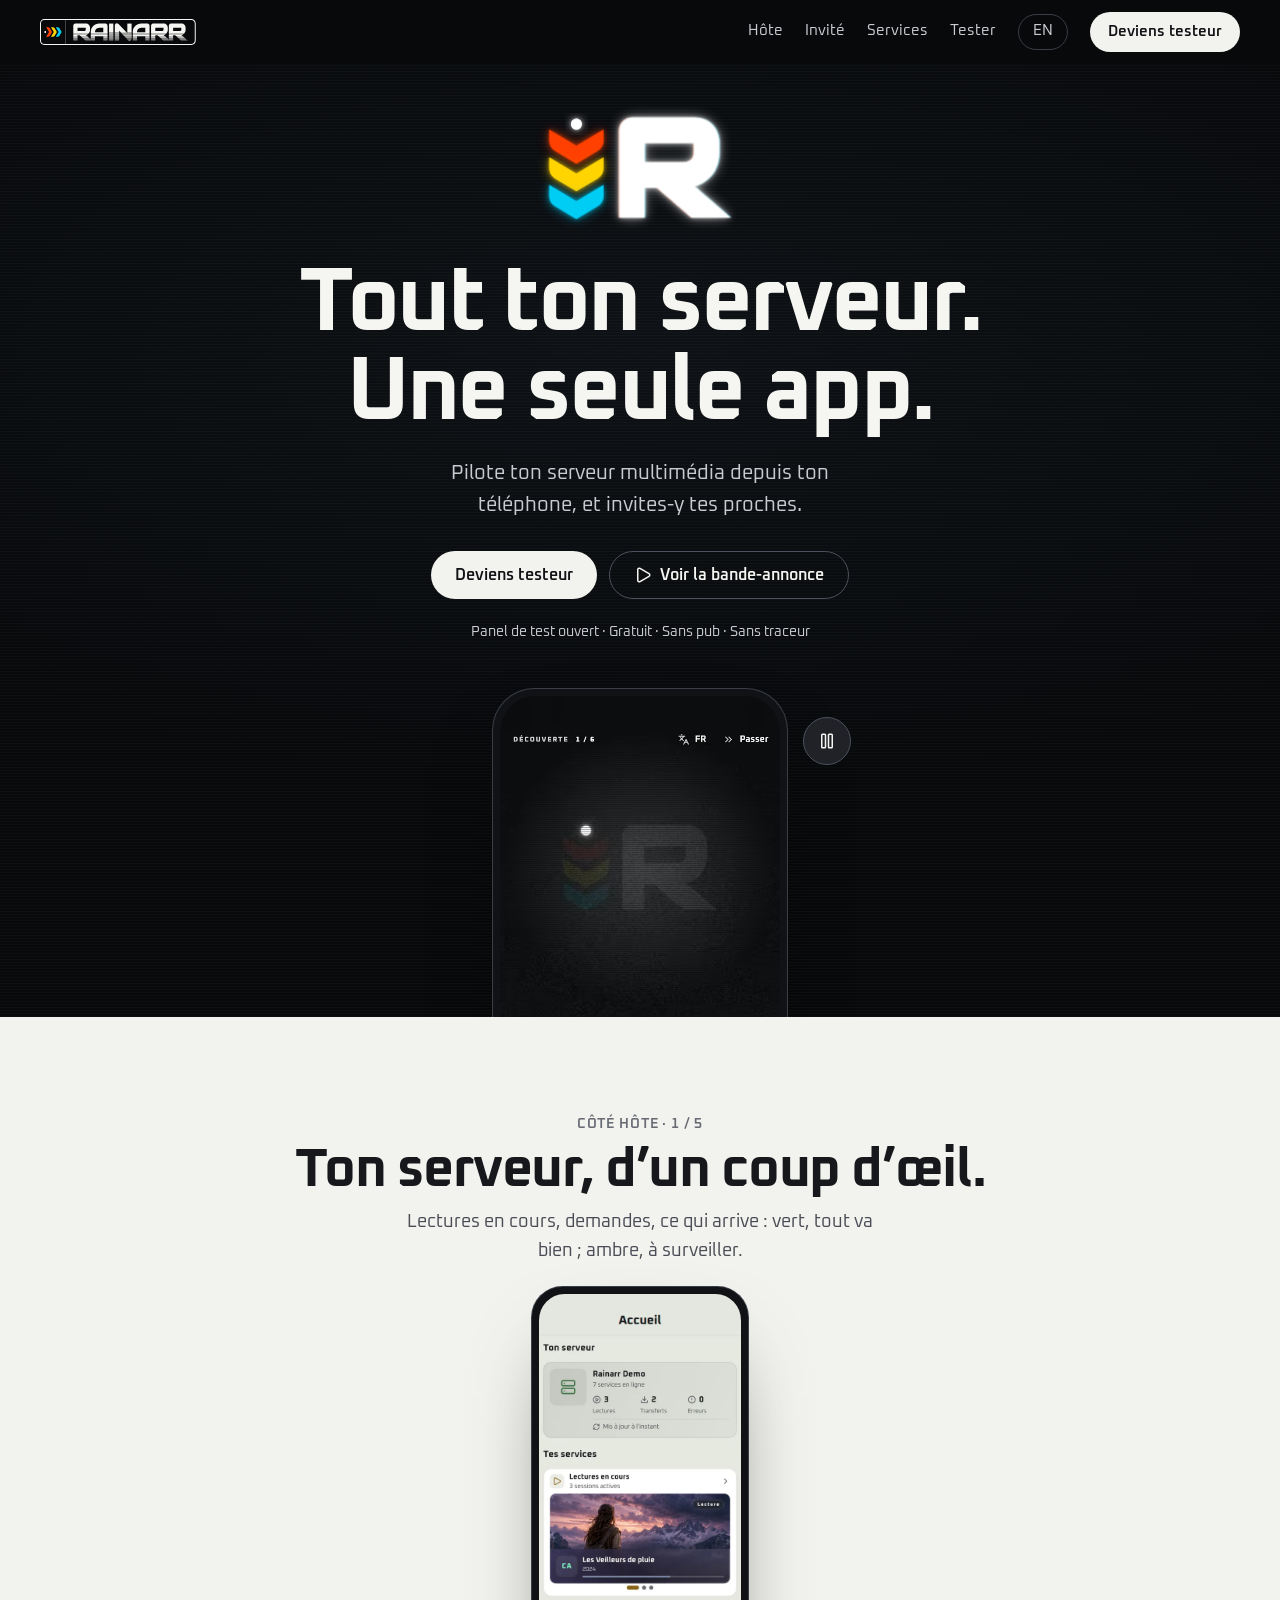
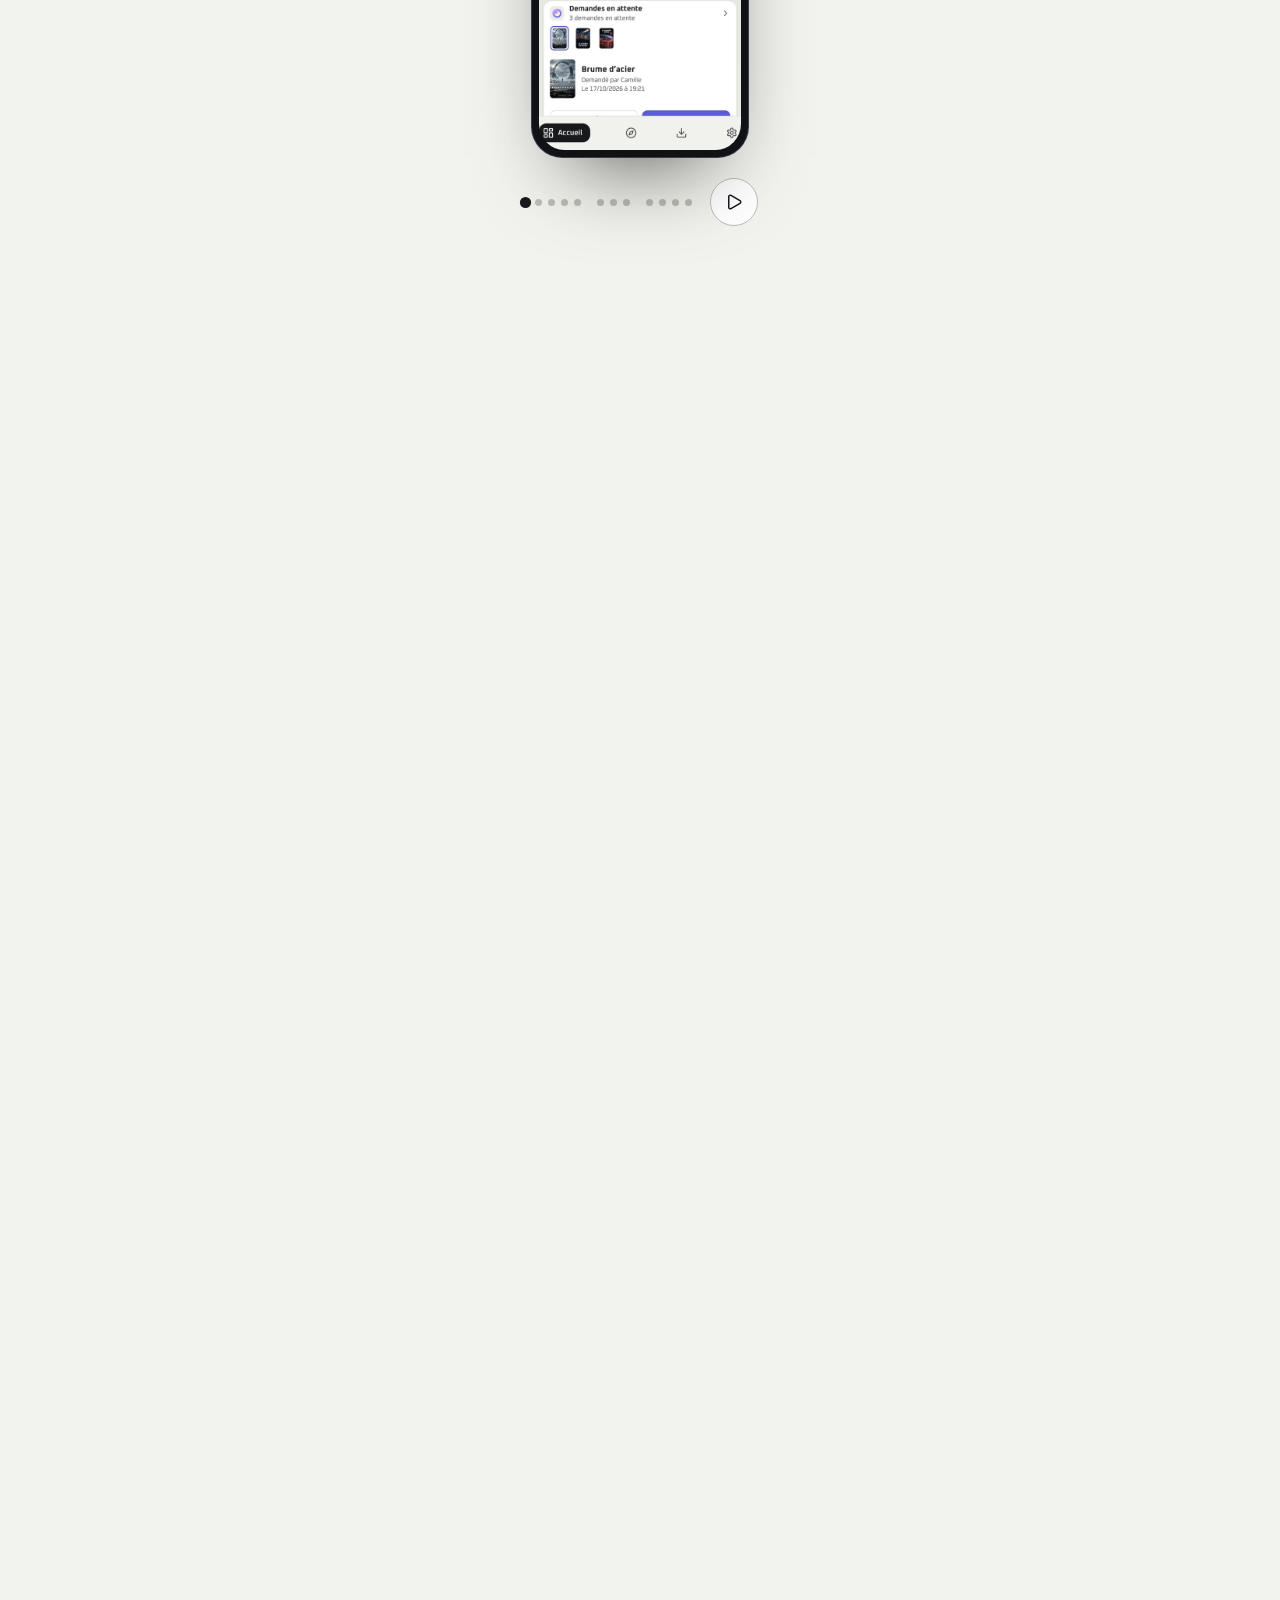
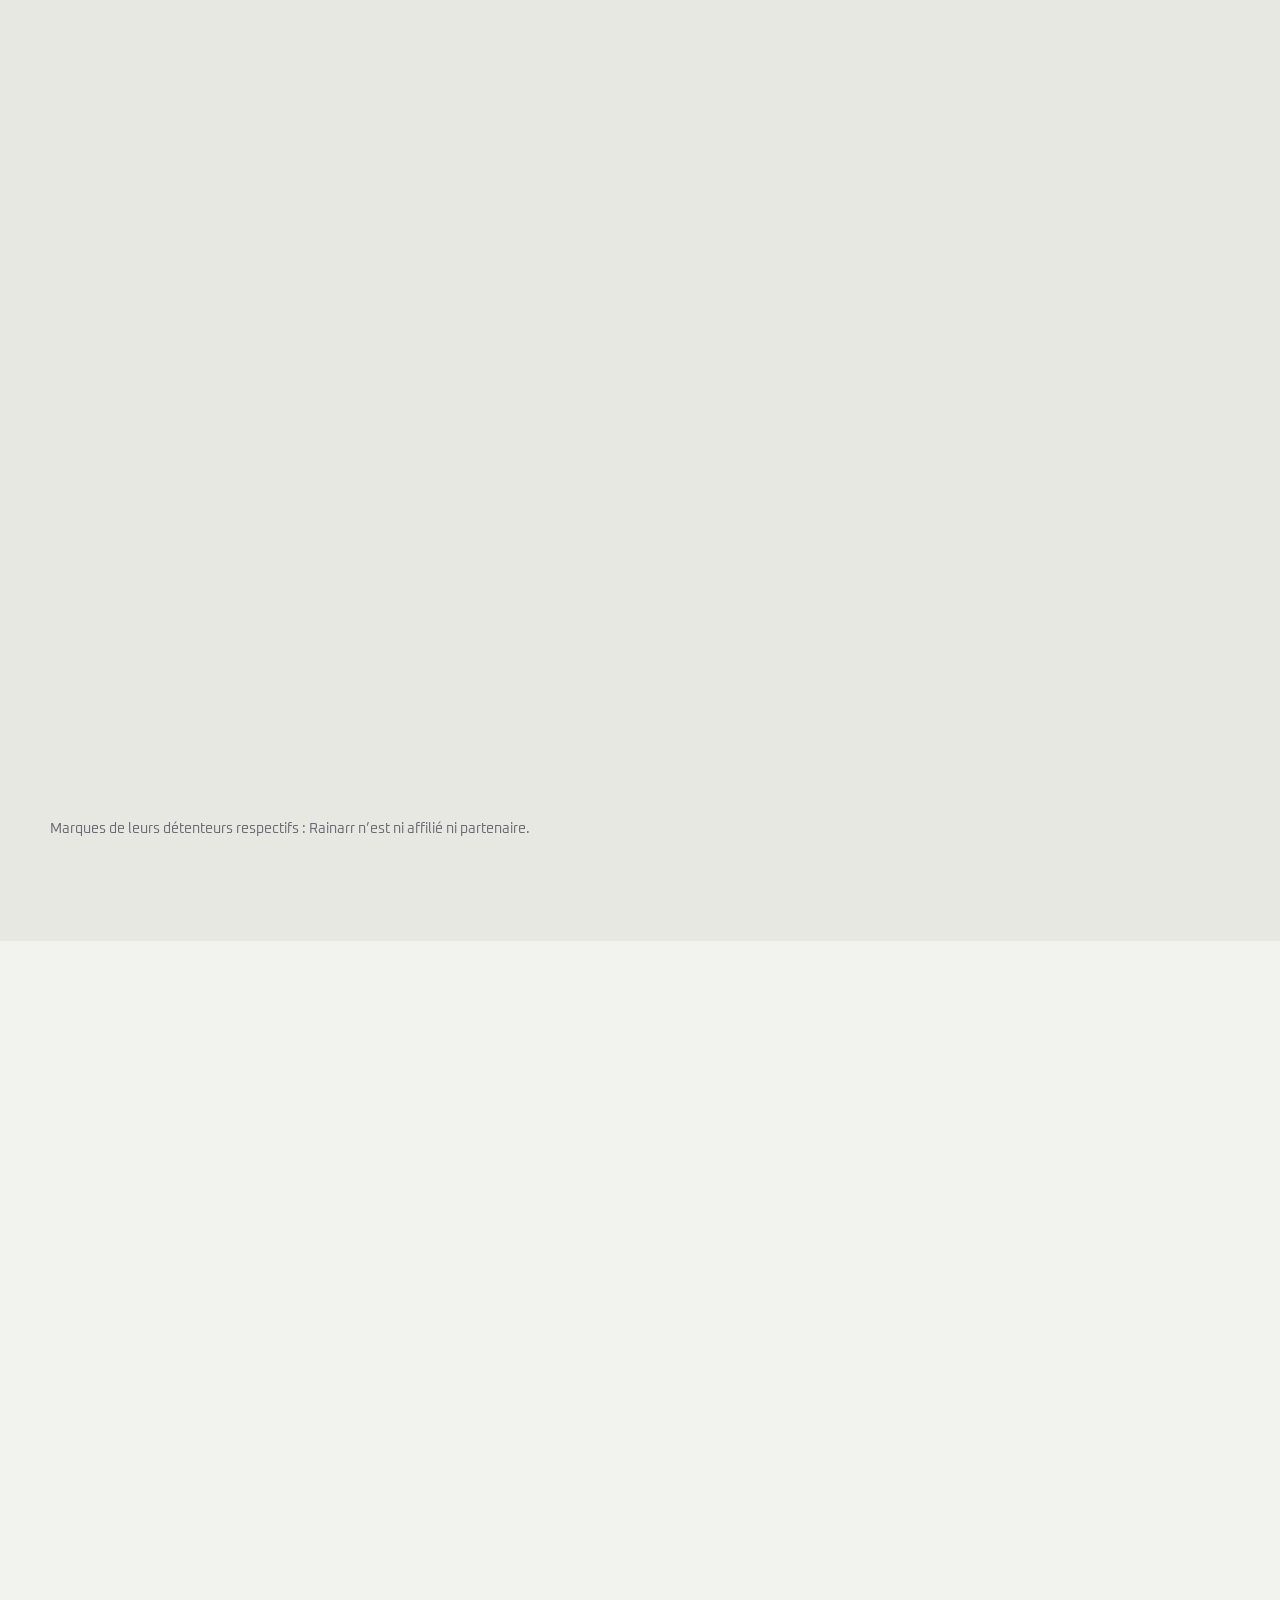
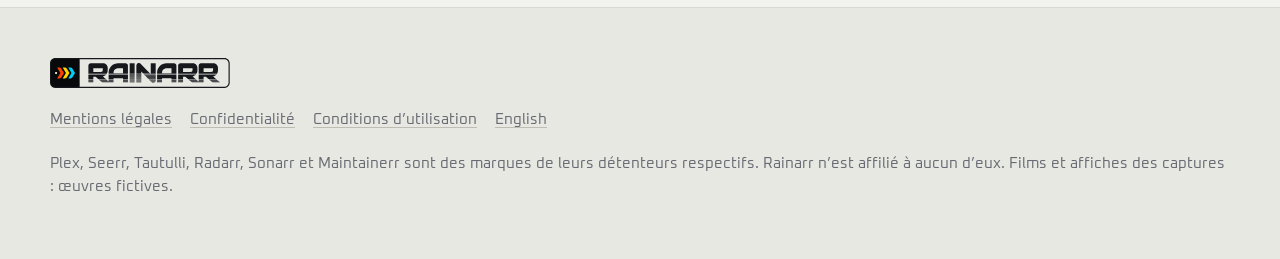
==== commit 7b2fc0b0: "Lien du groupe des testeurs : testeurs-rainarr" ====
--- a/index.html
+++ b/index.html
@@ -117,7 +117,7 @@
           <div class="step-num" aria-hidden="true">1</div>
           <h3>Inscris-toi</h3>
           <p>Rejoins le groupe des testeurs avec ton compte Google : c’est cette adresse qui recevra l’accès.</p>
-          <a class="btn btn-primary btn-small" href="https://groups.google.com/g/rainarr-testeurs" rel="noopener">Rejoindre le groupe</a>
+          <a class="btn btn-primary btn-small" href="https://groups.google.com/g/testeurs-rainarr" rel="noopener">Rejoindre le groupe</a>
         </li>
         <li class="step d1" data-reveal>
           <div class="step-num" aria-hidden="true">2</div>
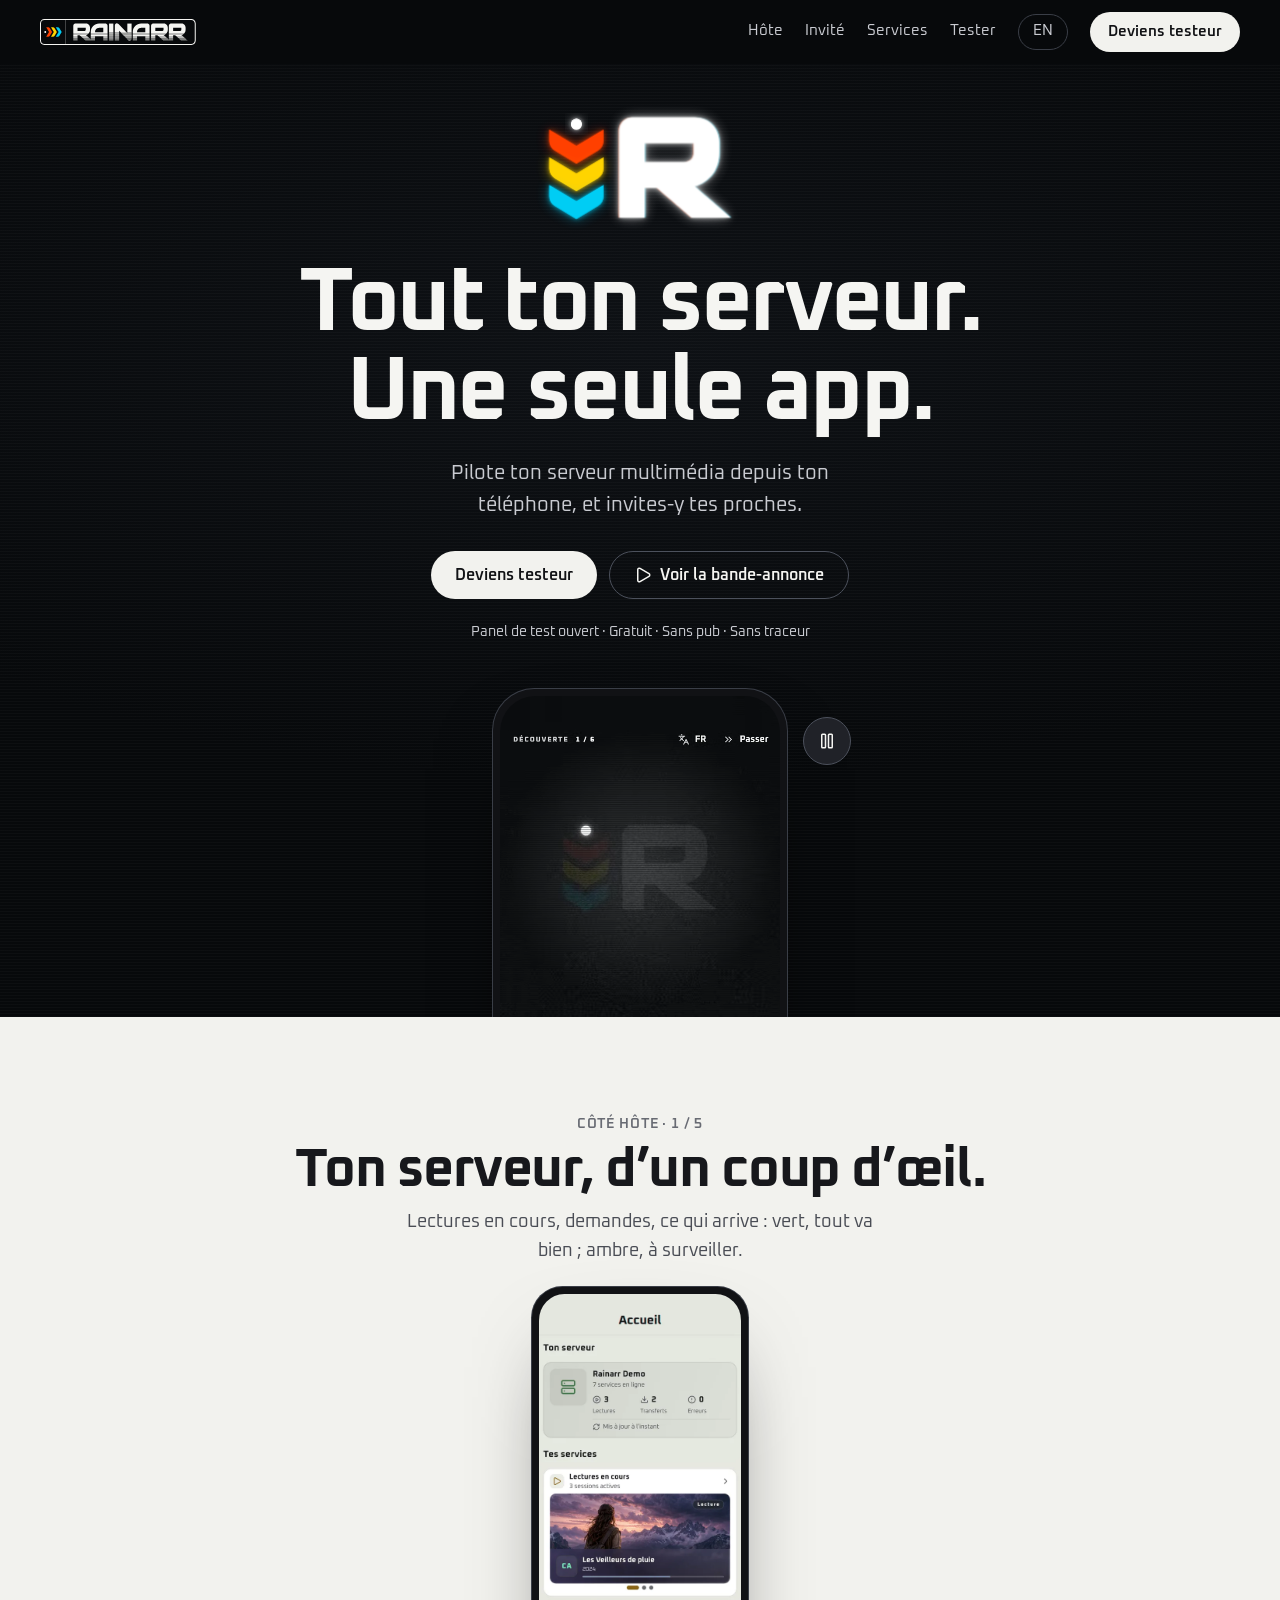
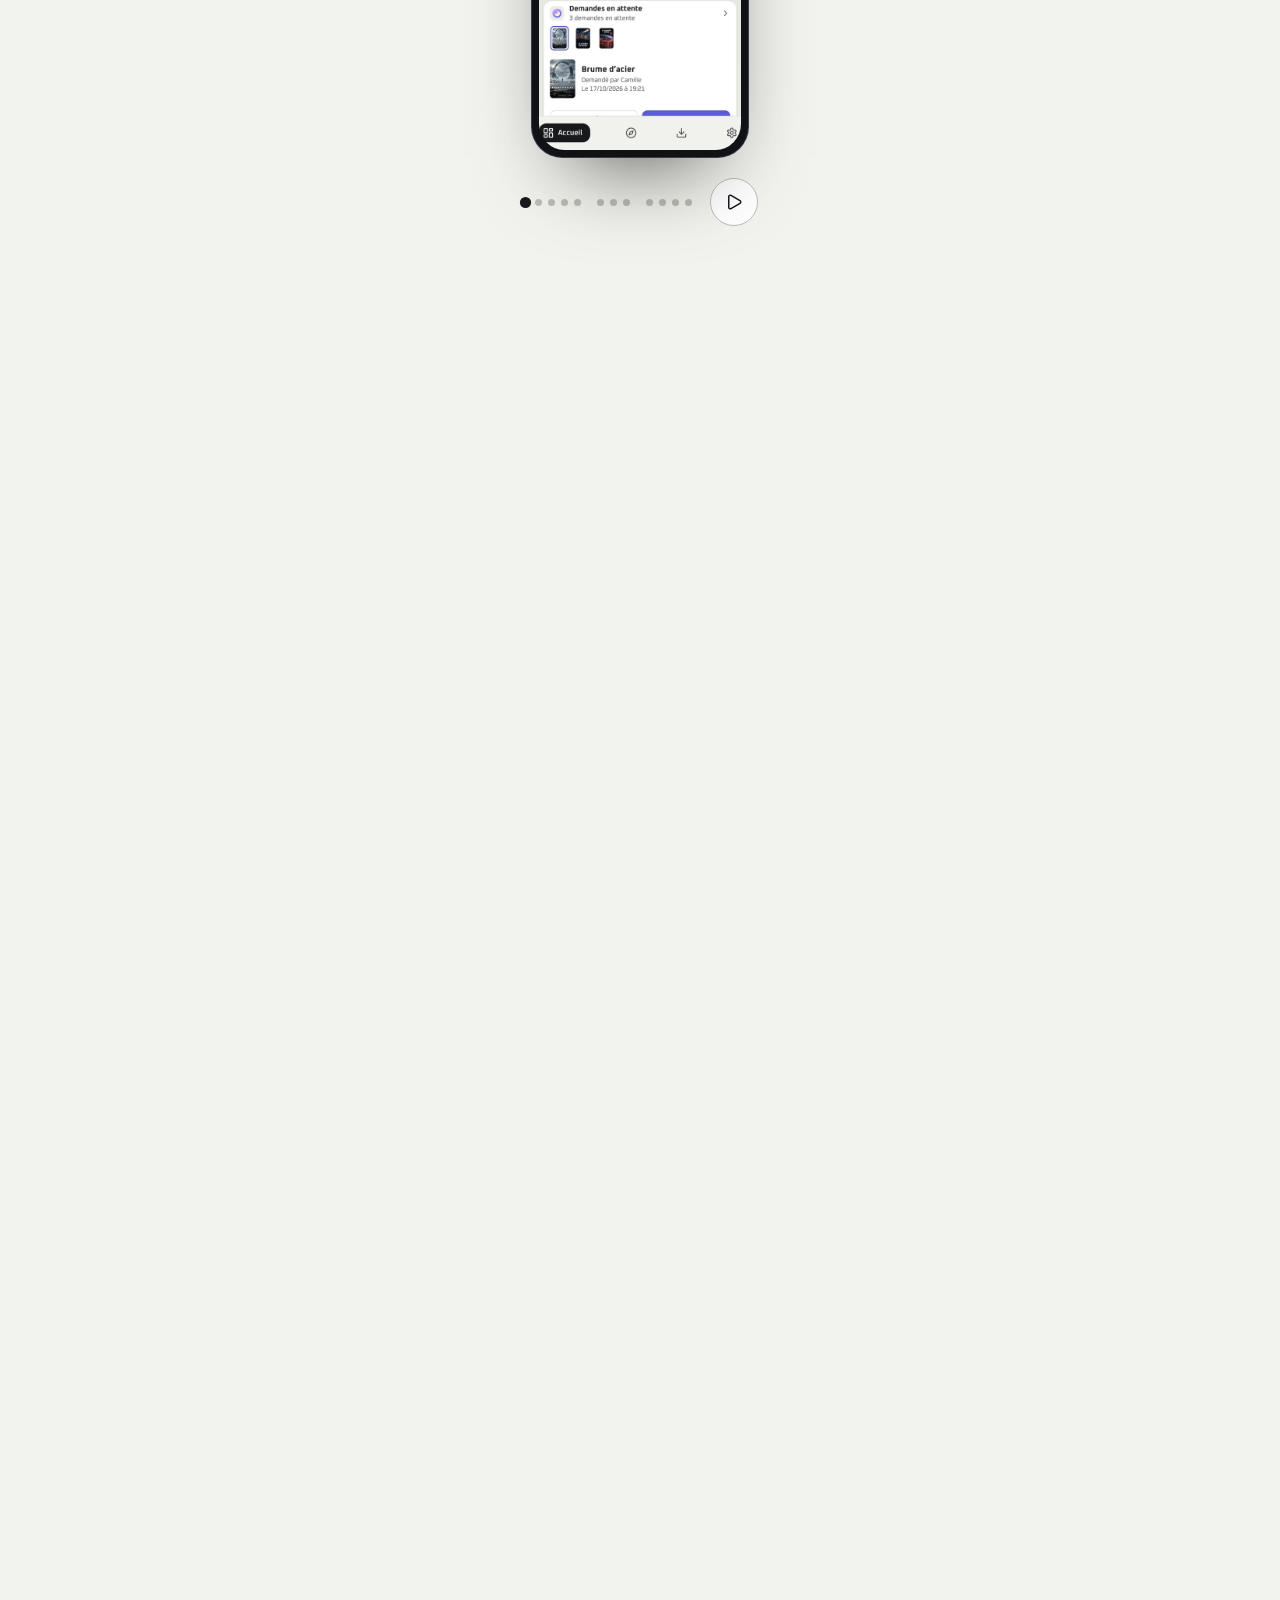
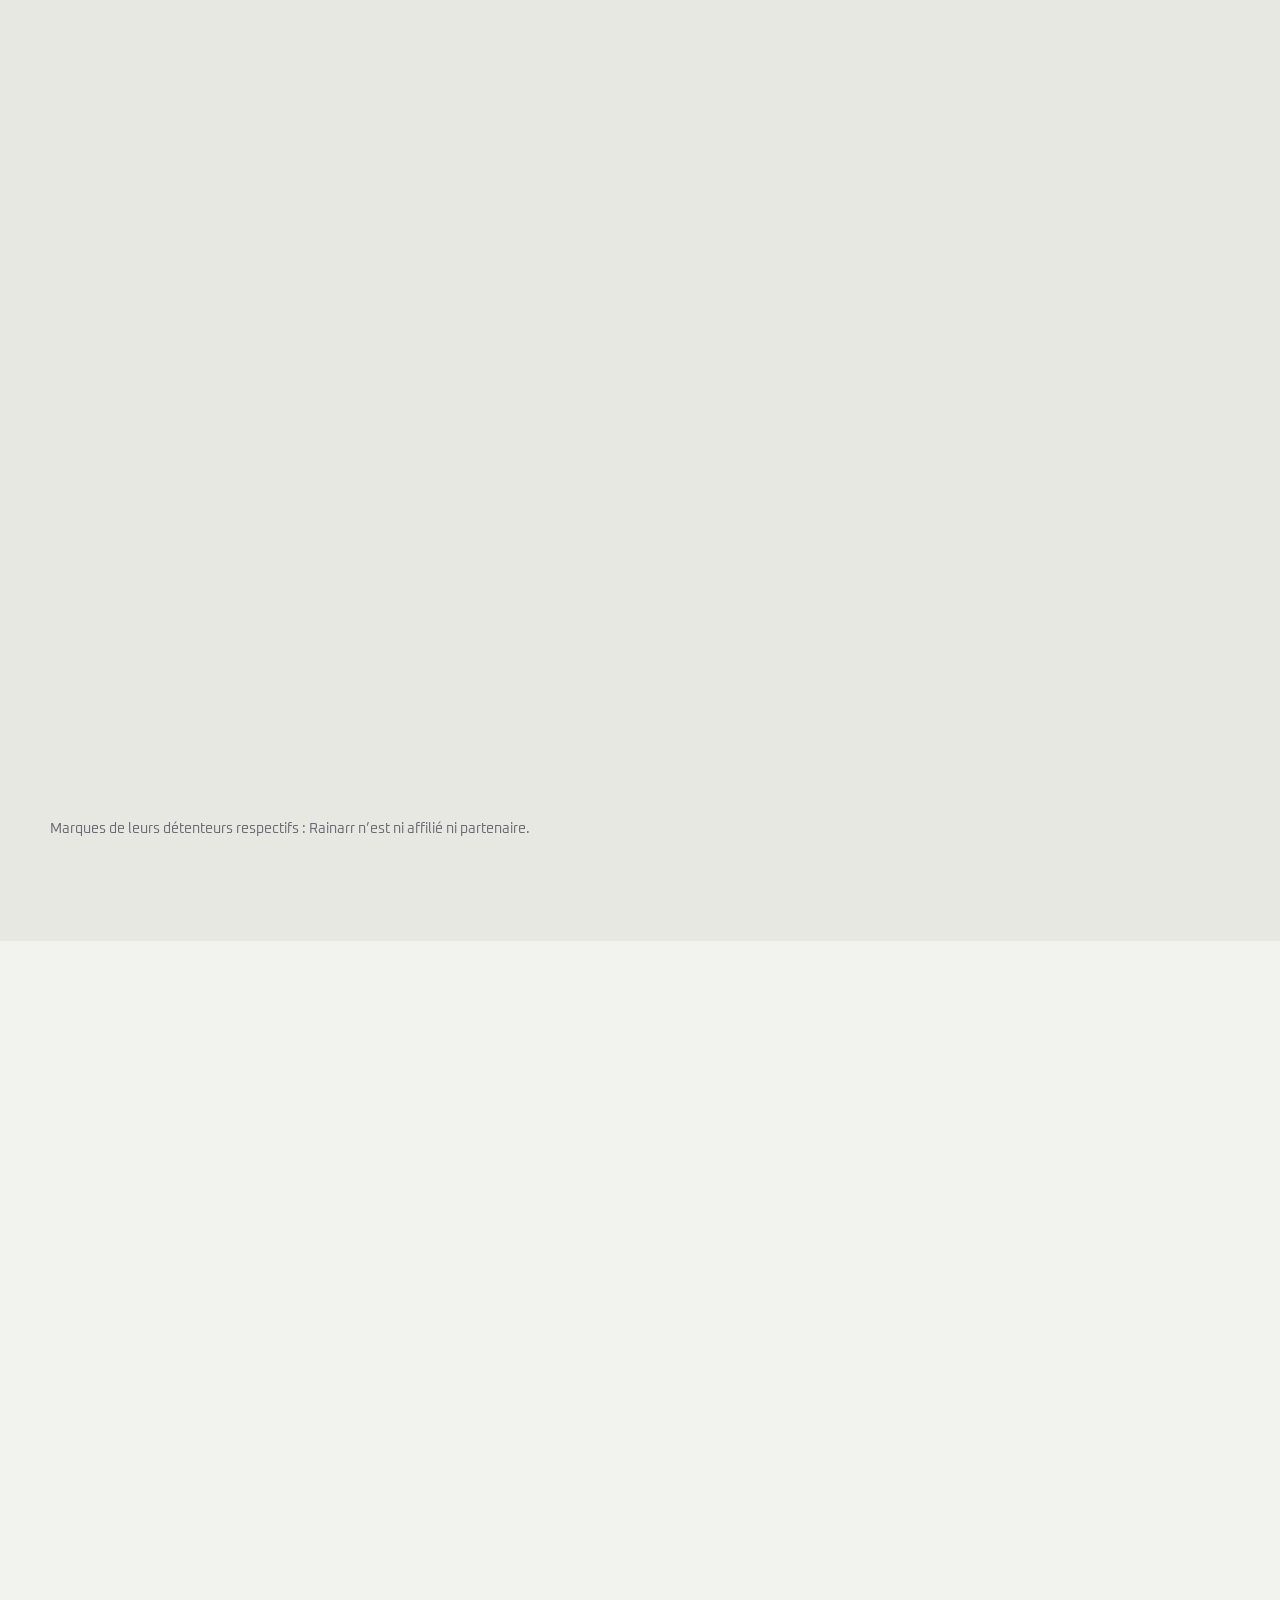
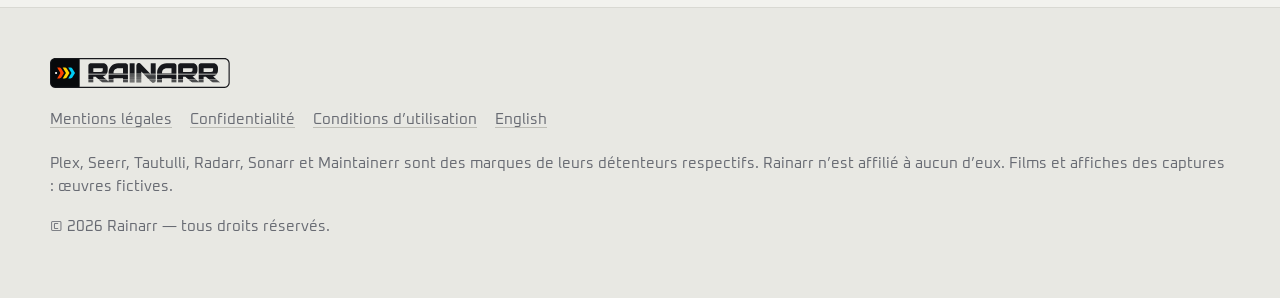
==== commit ea0436bc: "Mention « © 2026 Rainarr — tous droits réservés » et licence du site" ====
--- a/index.html
+++ b/index.html
@@ -152,6 +152,7 @@
     <svg class="logo-h footer-logo" viewBox="0 0 503.21 84" aria-hidden="true"><g class="logo-ink"><path d="M488.68,0H14.53C6.52,0,0,6.52,0,14.53v54.95c0,8.01,6.52,14.53,14.53,14.53h474.16c8.01,0,14.53-6.52,14.53-14.53V14.53c0-8.01-6.52-14.53-14.53-14.53ZM499.98,69.47c0,6.23-5.07,11.3-11.3,11.3H82.39V3.23h406.3c6.23,0,11.3,5.07,11.3,11.3v54.95Z"/></g><path class="logo-screen" d="M14.53,3.23H82.39V80.77H14.53A11.3,11.3,0,0,1,3.23,69.47V14.53A11.3,11.3,0,0,1,14.53,3.23Z"/><path d="M39.05,42v-.02s-.01,0-.01,0l-7.23-12.03c-1.16-1.93-3.25-3.11-5.5-3.11h-6.29l9.11,15.17-9.11,15.17h6.29c2.25,0,4.34-1.18,5.5-3.11l7.23-12.03h.03v-.02Z" fill="#FF4101"/><path d="M54.57,42v-.02s-.01,0-.01,0l-7.23-12.03c-1.16-1.93-3.25-3.11-5.5-3.11h-6.29l9.11,15.17-9.11,15.17h6.29c2.25,0,4.34-1.18,5.5-3.11l7.23-12.03h.03v-.02Z" fill="#FFD400"/><path d="M70.1,42v-.02s-.01,0-.01,0l-7.23-12.03c-1.16-1.93-3.25-3.11-5.5-3.11h-6.29l9.11,15.17-9.11,15.17h6.29c2.25,0,4.34-1.18,5.5-3.11l7.23-12.03h.03v-.02Z" fill="#00CDF4"/><circle cx="16.96" cy="42" r="3.07" fill="#FFFFFF"/><g class="logo-ink"><path d="M107.51,65.96v1.16h13.78v-1.16h-13.78ZM107.51,61.81v1.29h13.78v-1.29h-13.78ZM107.51,57.66v1.4h13.78v-1.4h-13.78ZM107.51,53.51v1.53h13.78v-1.53h-13.78ZM149.98,53.51h-21.19l1.78,1.53h21.19l-1.78-1.53ZM161.99,63.87h-21.23l1.42,1.23h21.23l-1.42-1.23ZM157.18,59.73h-21.21l1.57,1.36h21.21l-1.57-1.36ZM154.79,57.66h-21.21l1.61,1.4h21.23l-1.63-1.4ZM159.6,61.81h-21.23l1.5,1.29h21.21l-1.48-1.29ZM143.17,65.96l1.34,1.16h33.38v-1.16h-34.72ZM164.12,63.87v1.23h13.77v-1.23h-13.77ZM164.12,59.73v1.36h13.77v-1.36h-13.77ZM164.12,53.51v1.53h54.14v-1.53h-54.14ZM164.12,49.35v1.68h54.14v-1.68h-54.14ZM164.12,45.2v1.79h54.14v-1.79h-54.14ZM217.72,19.04c-.36-.84-.86-1.6-1.49-2.23-.65-.63-1.39-1.13-2.23-1.49-.86-.36-1.74-.53-2.68-.53h-20.14c-3.86,0-7.46.68-10.75,2-3.28,1.34-6.18,3.23-8.59,5.62-2.42,2.39-4.34,5.29-5.7,8.6-1.36,3.31-2.03,6.96-2.03,10.85v1.11h13.77v-1.11c0-2.18.31-4.02.89-5.47.58-1.47,1.32-2.7,2.2-3.65.87-.95,1.84-1.69,2.87-2.23,1.11-.58,2.2-1.03,3.2-1.31,1.02-.27,1.89-.45,2.61-.52.77-.06,1.29-.11,1.53-.11h13.28v14.4h13.78v-21.26c0-.92-.18-1.82-.53-2.68ZM164.12,43.13v1.84h54.14v-1.84h-54.14ZM164.12,47.28v1.73h54.14v-1.73h-54.14ZM164.12,51.43v1.6h54.14v-1.6h-54.14ZM204.47,68.02v.9h13.78v-.9h-13.78ZM204.47,63.87v1.23h13.78v-1.23h-13.78ZM204.47,59.73v1.36h13.78v-1.36h-13.78ZM164.12,55.58v1.49h13.77v-.23h26.58v.23h13.78v-1.49h-54.14ZM204.47,57.66v1.4h13.78v-1.4h-13.78ZM204.47,61.81v1.29h13.78v-1.29h-13.78ZM204.47,65.96v1.16h13.78v-1.16h-13.78ZM164.12,57.66v1.4h13.77v-1.4h-13.77ZM164.12,61.81v1.29h13.77v-1.29h-13.77ZM145.55,68.02l1.05.9h31.28v-.9h-32.33ZM152.37,55.58h-21.19l1.71,1.49h21.21l-1.73-1.49ZM149.85,51.43h-42.34v1.6h13.78v-.21h6.68l.24.21h21.19l-1.19-1.03c.55-.16,1.1-.34,1.63-.56ZM107.51,47.28v1.73h46.78c.21-.15.4-.29.61-.45.5-.39.98-.81,1.44-1.28h-48.83ZM160.95,23.85c-.47-1.55-1.24-3-2.28-4.33-1.08-1.36-2.47-2.49-4.13-3.36-1.73-.9-3.79-1.37-6.18-1.37h-33.93c-.95,0-1.87.18-2.73.53-.84.37-1.6.87-2.21,1.52-.61.63-1.11,1.37-1.45,2.2-.36.84-.53,1.74-.53,2.68v21.26h52.01c.48-.92.9-1.92,1.23-2.99.58-1.84.87-3.92.87-6.2v-5.71c0-1.32-.23-2.74-.66-4.23ZM147.83,33.79c0,.86-.13,1.6-.37,2.2-.24.6-.56,1.08-.98,1.48-.45.44-1,.77-1.65,1.03-.68.27-1.44.45-2.28.53h-21.26v-10.46h26.54v5.21ZM107.51,45.2v1.79h49.13c.53-.56,1.05-1.16,1.5-1.79h-50.63ZM107.51,43.13v1.84h50.8s.05-.05.06-.08c.39-.55.74-1.13,1.07-1.76h-51.92ZM107.51,49.35v1.68h43.31s.05-.02.08-.03c1-.47,1.99-1.02,2.92-1.65h-46.31ZM107.51,55.58v1.49h13.78v-1.49h-13.78ZM107.51,59.73v1.36h13.78v-1.36h-13.78ZM107.51,63.87v1.23h13.78v-1.23h-13.78ZM107.51,68.02v.9h13.78v-.9h-13.78Z"/><rect x="223.14" y="14.79" width="13.78" height="28.18"/><rect x="223.14" y="43.13" width="13.78" height="1.84"/><rect x="223.14" y="45.2" width="13.78" height="1.79"/><rect x="223.14" y="47.28" width="13.78" height="1.73"/><rect x="223.14" y="49.35" width="13.78" height="1.68"/><rect x="223.14" y="51.43" width="13.78" height="1.6"/><rect x="223.14" y="53.51" width="13.78" height="1.53"/><rect x="223.14" y="55.58" width="13.78" height="1.49"/><rect x="223.14" y="57.66" width="13.78" height="1.4"/><rect x="223.14" y="59.73" width="13.78" height="1.36"/><rect x="223.14" y="61.81" width="13.78" height="1.29"/><rect x="223.14" y="63.87" width="13.78" height="1.23"/><rect x="223.14" y="65.96" width="13.78" height="1.16"/><rect x="223.14" y="68.02" width="13.78" height=".9"/><rect x="241.83" y="68.02" width="13.78" height=".9"/><rect x="241.83" y="65.96" width="13.78" height="1.16"/><rect x="241.83" y="63.87" width="13.78" height="1.23"/><rect x="241.83" y="61.81" width="13.78" height="1.29"/><rect x="241.83" y="59.73" width="13.78" height="1.36"/><rect x="241.83" y="57.66" width="13.78" height="1.4"/><rect x="241.83" y="55.58" width="13.78" height="1.49"/><rect x="241.83" y="53.51" width="13.78" height="1.53"/><rect x="241.83" y="51.43" width="13.78" height="1.6"/><rect x="241.83" y="49.35" width="13.78" height="1.68"/><rect x="241.83" y="47.28" width="13.78" height="1.73"/><rect x="241.83" y="45.2" width="13.78" height="1.79"/><rect x="241.83" y="43.13" width="13.78" height="1.84"/><path d="M284.59,68.02h8.86c-.52.44-1.11.79-1.76,1.07-.05.02-.1.03-.15.05h-5.07c-.69-.24-1.32-.61-1.89-1.11Z"/><path d="M282.56,65.96h12.56c-.21.42-.47.81-.76,1.16h-10.69l-1.11-1.16Z"/><path d="M280.57,63.87h15.25c-.06.42-.16.82-.32,1.23h-13.77l-1.16-1.23Z"/><rect x="282.15" y="14.79" width="13.78" height="28.18"/><rect x="282.15" y="43.13" width="13.78" height="1.84"/><path d="M279.35,42.97h-18.8l-4.92-5.15v5.15h-13.78v-21.94c0-1.42.4-2.73,1.21-3.87.76-1.1,1.74-1.94,2.95-2.49,1.39-.56,2.73-.71,4.07-.44,1.4.26,2.6.92,3.6,1.94l25.68,26.79Z"/><polygon points="281.25 44.97 262.46 44.97 260.7 43.13 279.49 43.13 281.25 44.97"/><polygon points="295.94 45.2 295.94 46.99 264.4 46.99 262.69 45.2 281.48 45.2 282.15 45.91 282.15 45.2 295.94 45.2"/><polygon points="264.67 47.28 295.94 47.28 295.94 49.01 266.34 49.01 264.67 47.28"/><polygon points="266.66 49.35 295.94 49.35 295.94 51.03 268.26 51.03 266.66 49.35"/><polygon points="268.64 51.43 295.94 51.43 295.94 53.03 270.18 53.03 268.64 51.43"/><polygon points="270.65 53.51 295.94 53.51 295.94 55.05 272.11 55.05 270.65 53.51"/><polygon points="272.61 55.58 295.94 55.58 295.94 57.06 274.05 57.06 272.61 55.58"/><polygon points="274.62 57.66 295.94 57.66 295.94 59.07 275.96 59.07 274.62 57.66"/><polygon points="276.6 59.73 295.94 59.73 295.94 61.08 277.89 61.08 276.6 59.73"/><path d="M278.59,61.81h17.35v.89c0,.15,0,.27-.02.4h-16.09l-1.24-1.29Z"/><path d="M353.45,19.04c-.36-.84-.86-1.6-1.48-2.23-.65-.63-1.39-1.13-2.23-1.49-.86-.36-1.74-.53-2.68-.53h-20.14c-3.86,0-7.46.68-10.75,2-3.28,1.34-6.18,3.23-8.59,5.62-2.42,2.39-4.34,5.29-5.7,8.6-1.36,3.31-2.03,6.96-2.03,10.85v1.11h13.77v-1.11c0-2.18.31-4.02.89-5.47.58-1.47,1.32-2.7,2.2-3.65.87-.95,1.84-1.69,2.87-2.23,1.11-.58,2.2-1.03,3.2-1.31,1.02-.27,1.89-.45,2.61-.52.77-.06,1.29-.11,1.53-.11h13.28v14.4h13.78v-21.26c0-.92-.18-1.82-.53-2.68ZM299.84,45.2v1.79h54.14v-1.79h-54.14ZM299.84,49.35v1.68h54.14v-1.68h-54.14ZM299.84,53.51v1.53h54.14v-1.53h-54.14ZM340.2,57.66v1.4h13.78v-1.4h-13.78ZM340.2,61.81v1.29h13.78v-1.29h-13.78ZM340.2,65.96v1.16h13.78v-1.16h-13.78ZM340.2,68.02v.9h13.78v-.9h-13.78ZM340.2,63.87v1.23h13.78v-1.23h-13.78ZM340.2,59.73v1.36h13.78v-1.36h-13.78ZM299.84,65.96v1.16h13.77v-1.16h-13.77ZM299.84,61.81v1.29h13.77v-1.29h-13.77ZM299.84,57.66v1.4h13.77v-1.4h-13.77ZM299.84,55.58v1.49h13.77v-.23h26.58v.23h13.78v-1.49h-54.14ZM299.84,59.73v1.36h13.77v-1.36h-13.77ZM299.84,63.87v1.23h13.77v-1.23h-13.77ZM299.84,68.02v.9h13.77v-.9h-13.77ZM299.84,51.43v1.6h54.14v-1.6h-54.14ZM299.84,47.28v1.73h54.14v-1.73h-54.14ZM299.84,43.13v1.84h54.14v-1.84h-54.14Z"/><path d="M416.33,65.96v.56l-.66-.56h-21.21l1.34,1.16h34.32v-1.16h-13.78ZM413.27,63.87h-21.21l1.42,1.23h21.21l-1.42-1.23ZM408.47,59.73h-21.21l1.57,1.36h21.21l-1.57-1.36ZM403.66,55.58h-21.19l1.71,1.49h21.21l-1.73-1.49ZM358.81,68.02v.9h13.78v-.9h-13.78ZM358.81,63.87v1.23h13.78v-1.23h-13.78ZM358.81,59.73v1.36h13.78v-1.36h-13.78ZM358.81,55.58v1.49h13.78v-1.49h-13.78ZM401.14,51.43h-42.34v1.6h13.78v-.21h6.68l.24.21h21.19l-1.19-1.03c.55-.16,1.1-.34,1.63-.56ZM358.81,47.28v1.73h46.78c.21-.15.4-.29.61-.45.5-.39.98-.81,1.44-1.28h-48.83ZM358.81,43.13v1.84h50.8s.05-.06.06-.1c.39-.55.74-1.13,1.05-1.74h-51.91ZM412.23,23.85c-.45-1.55-1.23-3-2.28-4.33-1.07-1.36-2.45-2.49-4.12-3.36-1.73-.9-3.79-1.37-6.18-1.37h-33.93c-.95,0-1.87.18-2.73.53-.84.37-1.6.87-2.21,1.52-.63.63-1.11,1.37-1.45,2.2-.36.84-.53,1.74-.53,2.68v21.26h51.99c.5-.94.9-1.92,1.24-2.99.58-1.84.87-3.92.87-6.2v-5.71c0-1.32-.23-2.74-.68-4.23ZM399.13,33.79c0,.86-.13,1.6-.37,2.2-.24.6-.56,1.08-.98,1.47-.45.45-1,.79-1.66,1.05-.66.27-1.42.45-2.26.53h-21.26v-10.46h26.54v5.21ZM358.81,45.2v1.79h49.12c.55-.55,1.05-1.15,1.5-1.79h-50.62ZM358.81,49.35v1.68h43.31s.05-.02.08-.03c1-.47,1.97-1.02,2.91-1.65h-46.29ZM358.81,53.51v1.53h13.78v-1.53h-13.78ZM358.81,57.66v1.4h13.78v-1.4h-13.78ZM358.81,61.81v1.29h13.78v-1.29h-13.78ZM358.81,65.96v1.16h13.78v-1.16h-13.78ZM401.27,53.51h-21.19l1.78,1.53h21.19l-1.78-1.53ZM406.07,57.66h-21.19l1.61,1.4h21.21l-1.63-1.4ZM410.88,61.81h-21.21l1.5,1.29h21.21l-1.5-1.29ZM416.33,63.87v1.23h13.78v-1.23h-13.78ZM416.33,61.81v1.29h13.78v-1.29h-13.78ZM416.33,57.66v1.4h13.78v-1.4h-13.78ZM416.33,53.51v1.53h13.78v-1.53h-13.78ZM475.6,68.02h-21.23l1.05.9h21.23l-1.05-.9ZM470.79,63.87h-21.21l1.42,1.23h21.21l-1.42-1.23ZM468.4,61.81h-21.21l1.5,1.29h21.21l-1.5-1.29ZM463.61,57.66h-21.21l1.61,1.4h21.21l-1.61-1.4ZM458.8,53.51h-21.19l1.78,1.53h21.19l-1.78-1.53ZM416.33,49.35v1.68h43.31s.05-.02.08-.03c1-.47,1.97-1.02,2.91-1.65h-46.29ZM416.33,45.2v1.79h49.13c.53-.55,1.03-1.15,1.5-1.79h-50.63ZM469.76,23.85c-.45-1.55-1.23-3-2.28-4.33-1.07-1.36-2.45-2.49-4.12-3.36-1.73-.9-3.79-1.37-6.18-1.37h-33.93c-.95,0-1.87.18-2.73.53-.84.37-1.6.87-2.21,1.52-.61.63-1.11,1.37-1.45,2.2-.36.86-.53,1.76-.53,2.68v21.26h51.99c.5-.92.9-1.92,1.24-2.99.58-1.84.87-3.92.87-6.2v-5.71c0-1.32-.23-2.74-.68-4.23ZM456.65,33.79c0,.86-.13,1.6-.37,2.2-.24.6-.56,1.08-.98,1.48-.45.44-1,.77-1.66,1.03-.66.27-1.42.45-2.26.53h-21.26v-10.46h26.54v5.21ZM416.33,44.97h50.8s.05-.05.06-.08c.39-.55.74-1.13,1.05-1.76h-51.91v1.84ZM416.33,47.28v1.73h46.78c.21-.15.4-.29.61-.45.5-.39.98-.81,1.44-1.28h-48.83ZM458.67,51.43h-42.34v1.6h13.78v-.21h6.68l.24.21h21.19l-1.19-1.03c.55-.16,1.1-.34,1.63-.56ZM461.19,55.58h-21.19l1.71,1.49h21.21l-1.73-1.49ZM466,59.73h-21.21l1.57,1.36h21.21l-1.57-1.36ZM473.21,65.96h-21.23l1.34,1.16h21.23l-1.34-1.16ZM416.33,55.58v1.49h13.78v-1.49h-13.78ZM416.33,59.73v1.36h13.78v-1.36h-13.78ZM396.85,68.02l1.05.9h32.22v-.9h-33.27Z"/></g></svg>
     <nav aria-label="Information"><a href="mentions-legales.html">Mentions légales</a><a href="confidentialite.html">Confidentialité</a><a href="conditions-utilisation.html">Conditions d’utilisation</a><a href="en.html" hreflang="en" lang="en">English</a></nav>
     <p>Plex, Seerr, Tautulli, Radarr, Sonarr et Maintainerr sont des marques de leurs détenteurs respectifs. Rainarr n’est affilié à aucun d’eux. Films et affiches des captures : œuvres fictives.</p>
+    <p>© 2026 Rainarr — tous droits réservés.</p>
   </div>
 </footer>
 </body>
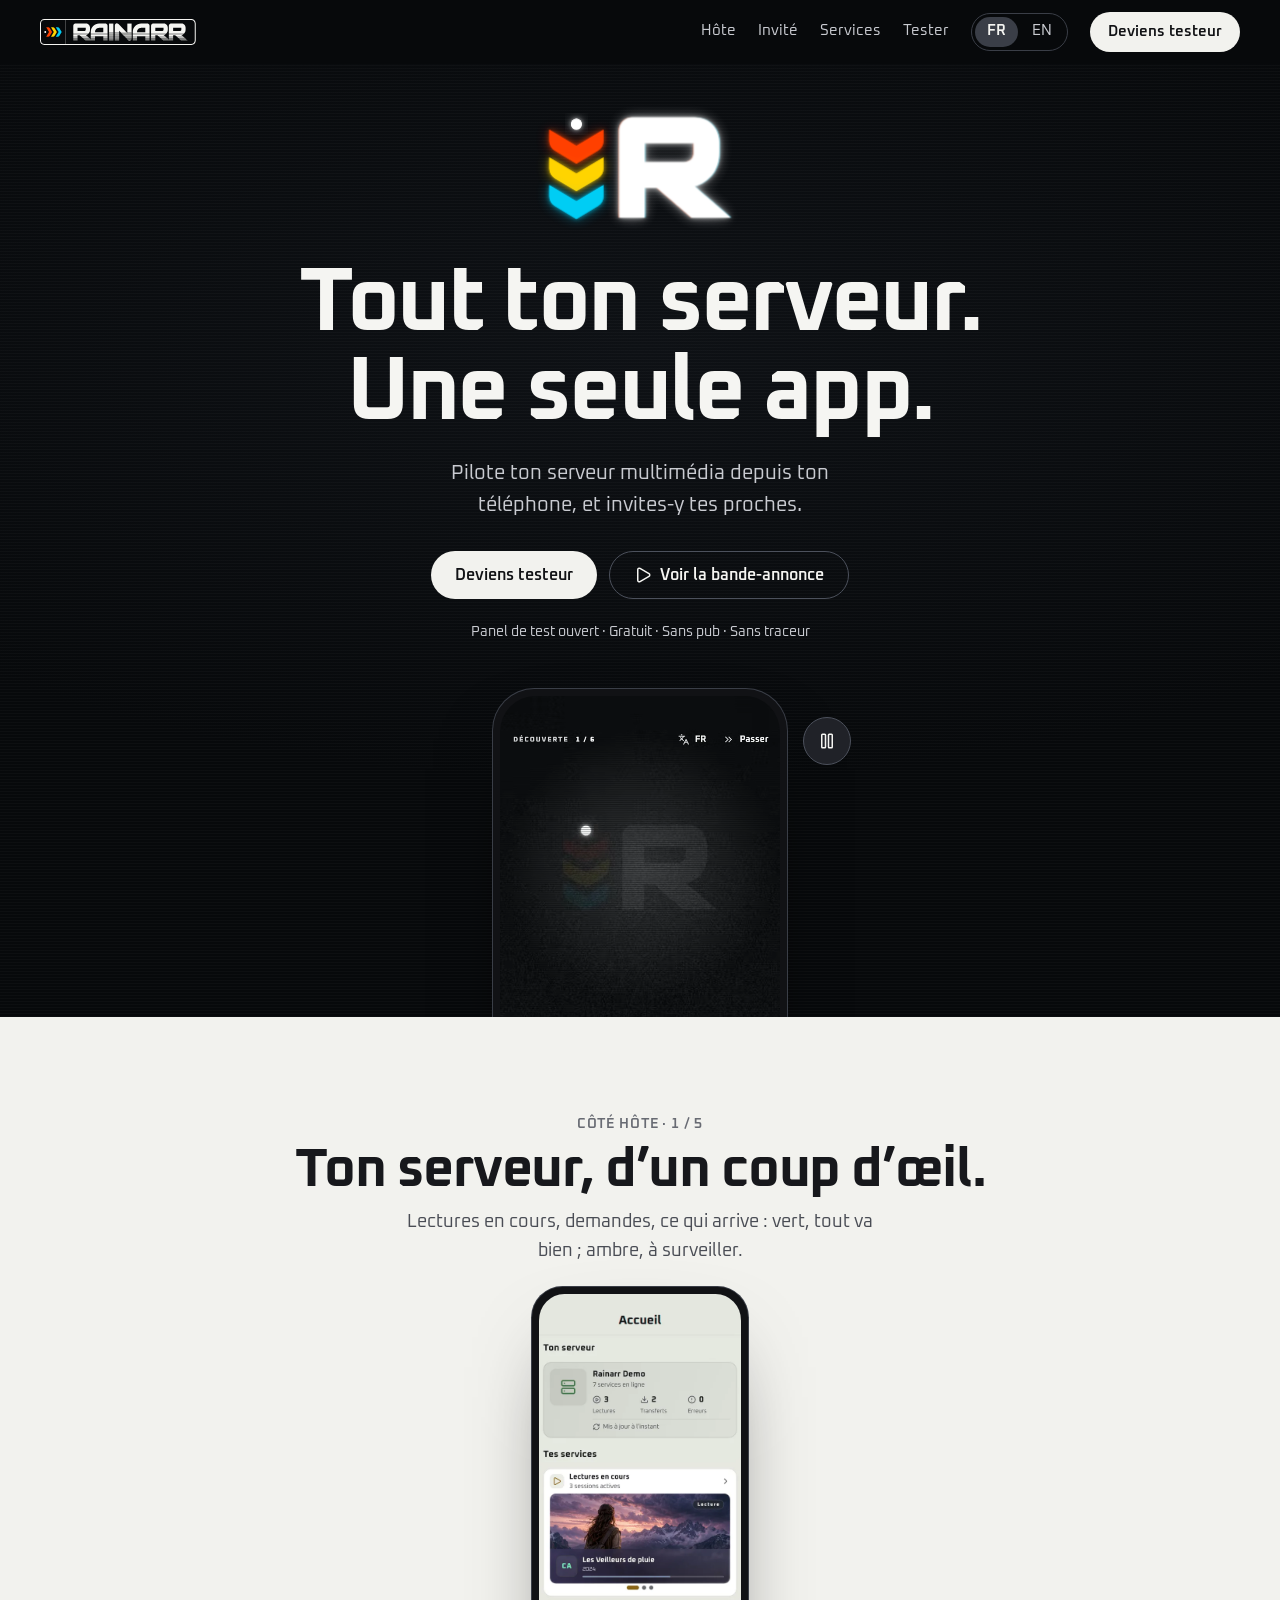
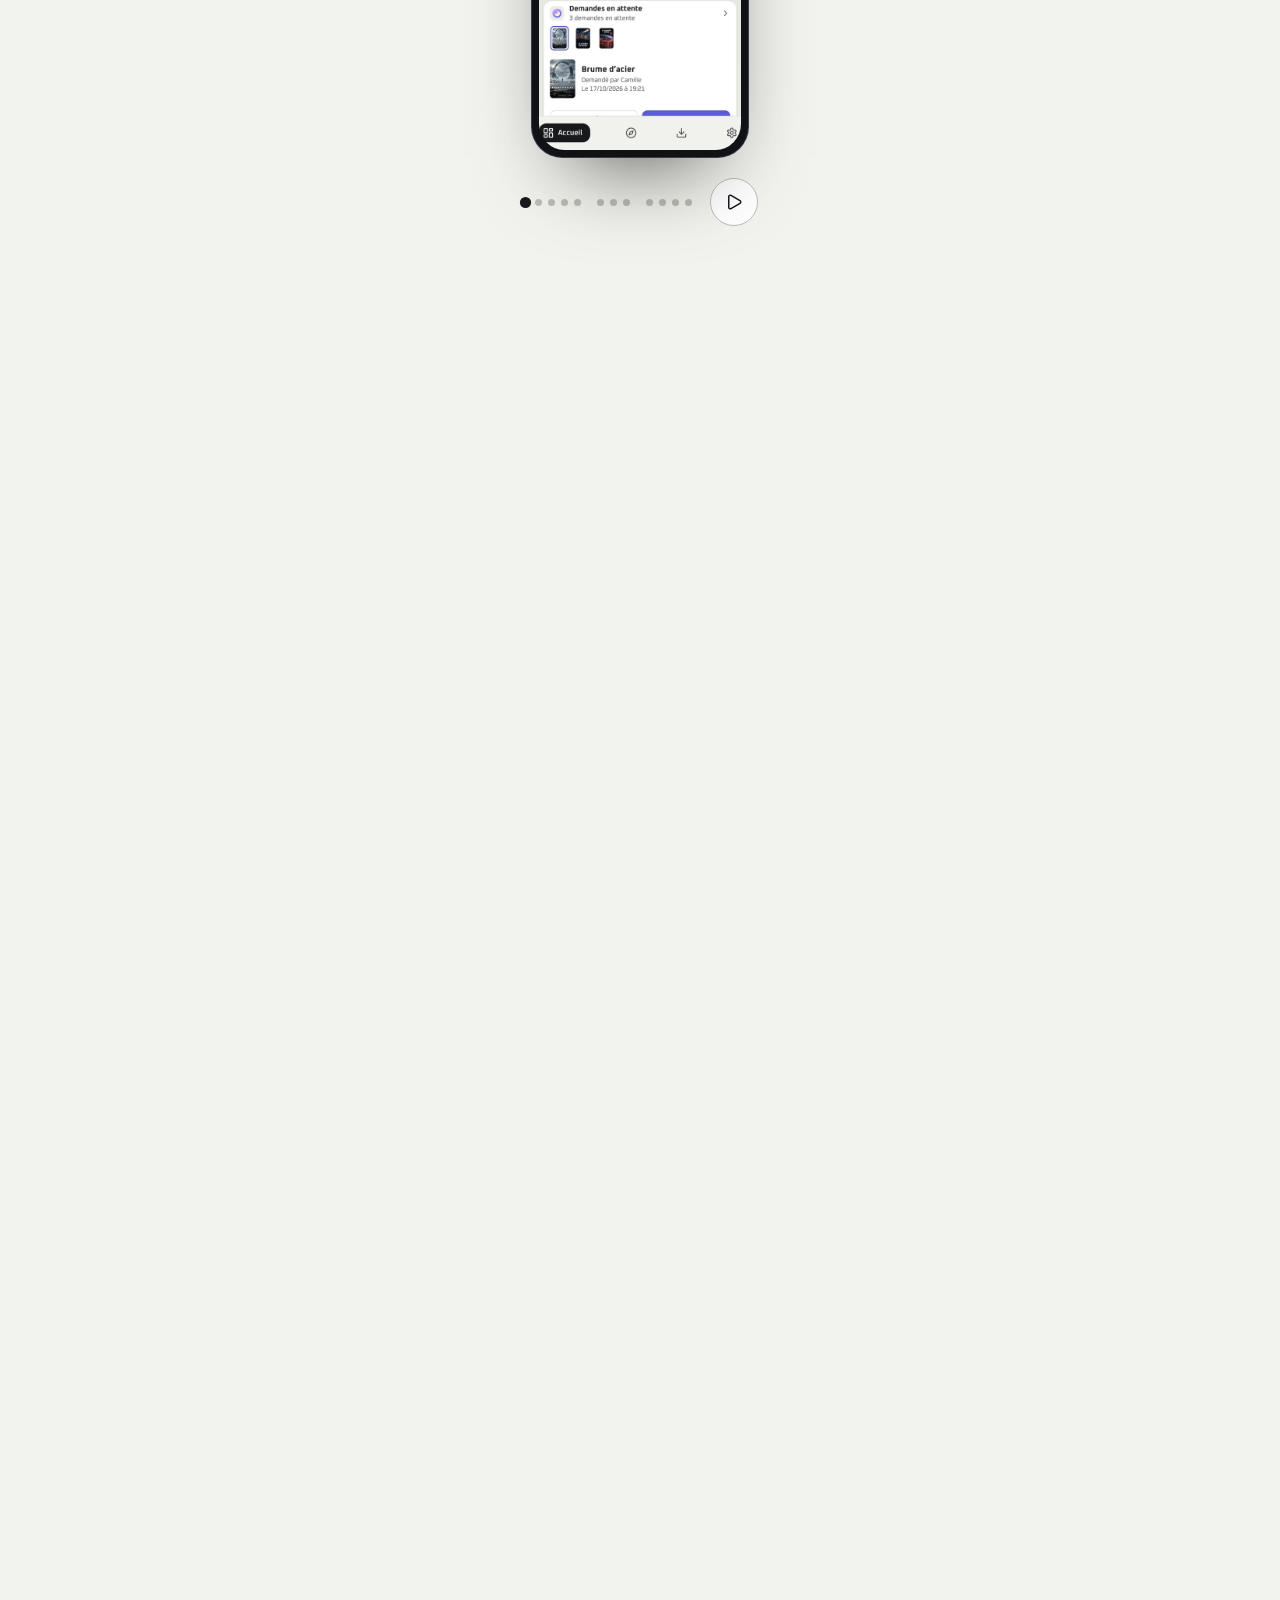
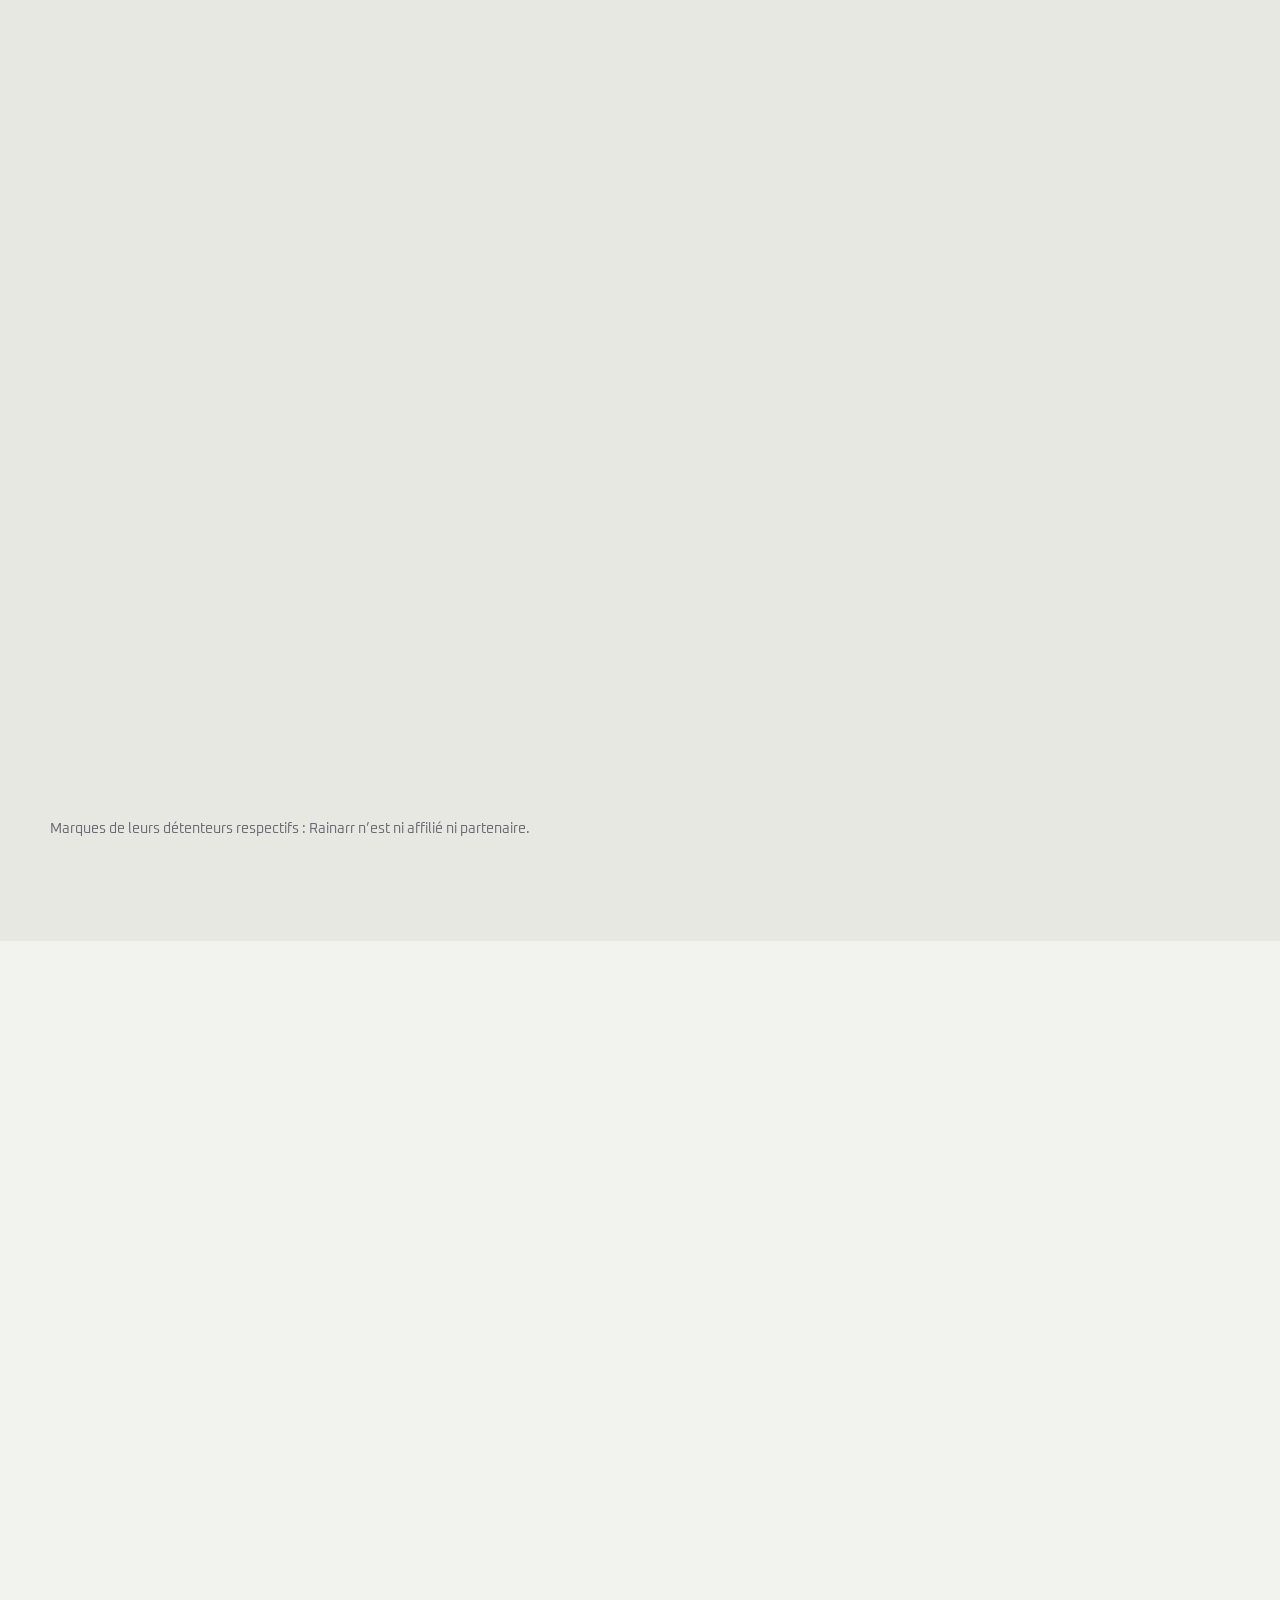
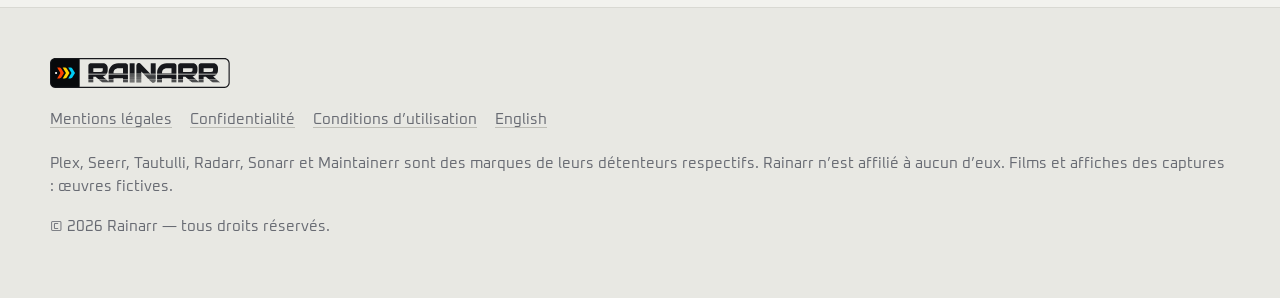
==== commit 2b7f642a: "Sélecteur de langue : FR · EN, la langue en cours marquée" ====
--- a/index.html
+++ b/index.html
@@ -15,7 +15,7 @@
 <link rel="icon" href="assets/img/icon.svg" type="image/svg+xml">
 <link rel="icon" href="assets/img/icon-192.png" sizes="192x192">
 <link rel="alternate" hreflang="en" href="https://rainarr.app/en.html">
-<link rel="stylesheet" href="assets/site.css?v=573d932cb0">
+<link rel="stylesheet" href="assets/site.css?v=6f99e8b3b5">
 <script src="assets/site.js?v=80fb4d78ea"></script>
 </head>
 <body>
@@ -26,7 +26,7 @@
     <a href="#invite">Invité</a>
     <a href="#services">Services</a>
     <a href="#tester">Tester</a>
-    <a class="lang" href="en.html" hreflang="en" lang="en">EN</a>
+    <span class="lang" role="group" aria-label="Langue"><span aria-current="true">FR</span><a href="en.html" hreflang="en" lang="en" aria-label="English">EN</a></span>
     <a class="btn btn-primary btn-small" href="#tester">Deviens testeur</a>
   </nav>
 </header>
--- a/assets/site.css
+++ b/assets/site.css
@@ -95,7 +95,10 @@
 .nav-links { display: flex; align-items: center; gap: 22px; }
 .nav-links a:not(.btn) { color: var(--muted); text-decoration: none; font-size: .95rem; min-height: 48px; display: inline-flex; align-items: center; }
 .nav-links a:not(.btn):hover { color: var(--text); }
-.nav-links a.lang { min-height: 36px; padding: 0 14px; border: 1px solid var(--border); border-radius: 999px; }
+/* Choix de langue : FR · EN dans une pastille, la langue en cours pleine. */
+.nav-links .lang { display: inline-flex; align-items: center; gap: 2px; padding: 3px; border: 1px solid var(--border); border-radius: 999px; font-size: .95rem; }
+.nav-links .lang > a, .nav-links .lang > span { min-height: 30px; padding: 0 12px; border-radius: 999px; display: inline-flex; align-items: center; }
+.nav-links .lang > [aria-current] { color: var(--text); background: var(--border); font-weight: 600; }
 
 /* Boutons : une seule action pleine, en blanc cassé sur sombre. */
 .btn { display: inline-flex; align-items: center; justify-content: center; gap: 8px; min-height: 48px; padding: 0 24px; border-radius: 999px; font: 600 1rem Oxanium, sans-serif; text-decoration: none; transition: transform .2s, background .2s; }
@@ -285,7 +288,7 @@
 .js .d2[data-reveal] { transition-delay: 180ms; }
 
 @media (max-width: 960px) {
-  .nav-links a:not(.lang):not(.btn) { display: none; }
+  .nav-links > a:not(.btn) { display: none; }
   .bento { grid-template-columns: repeat(2, minmax(0, 1fr)); }
   .tile.l { grid-row: span 1; }
   .steps { grid-template-columns: 1fr; }
